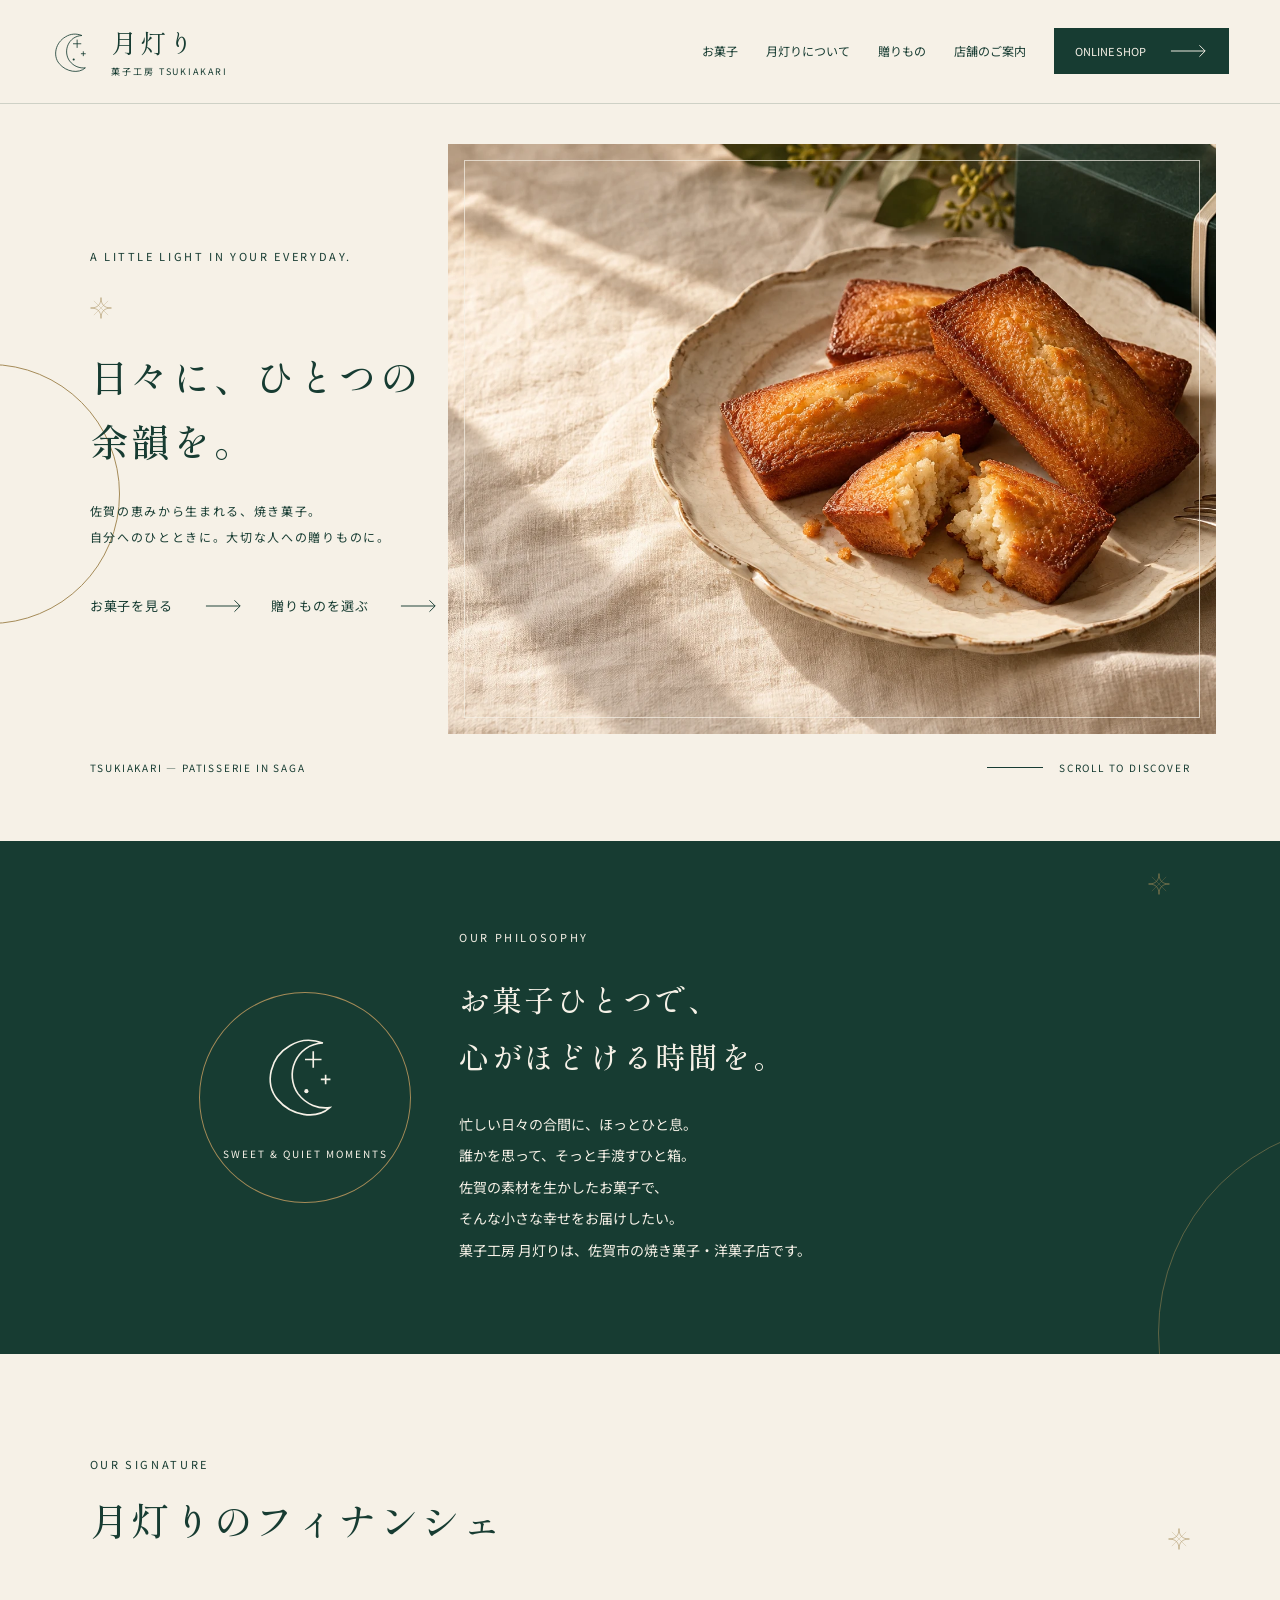
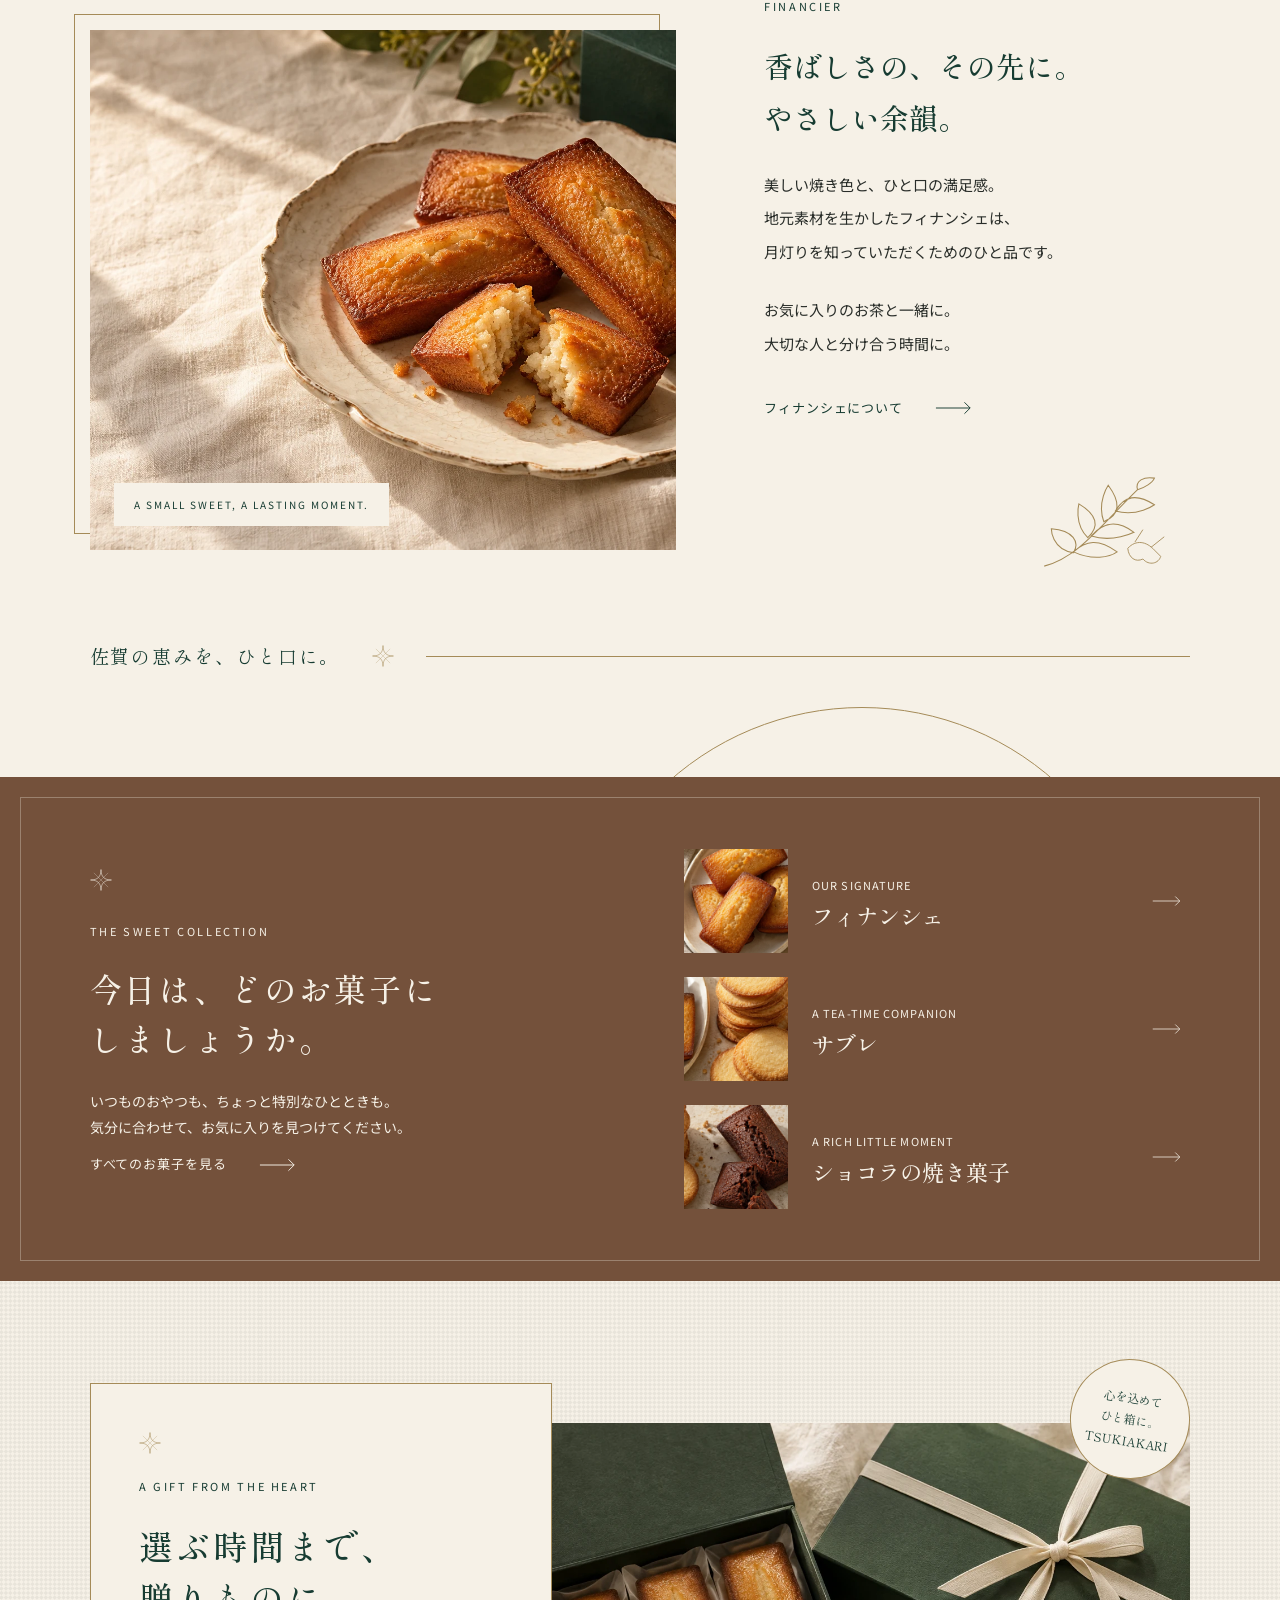
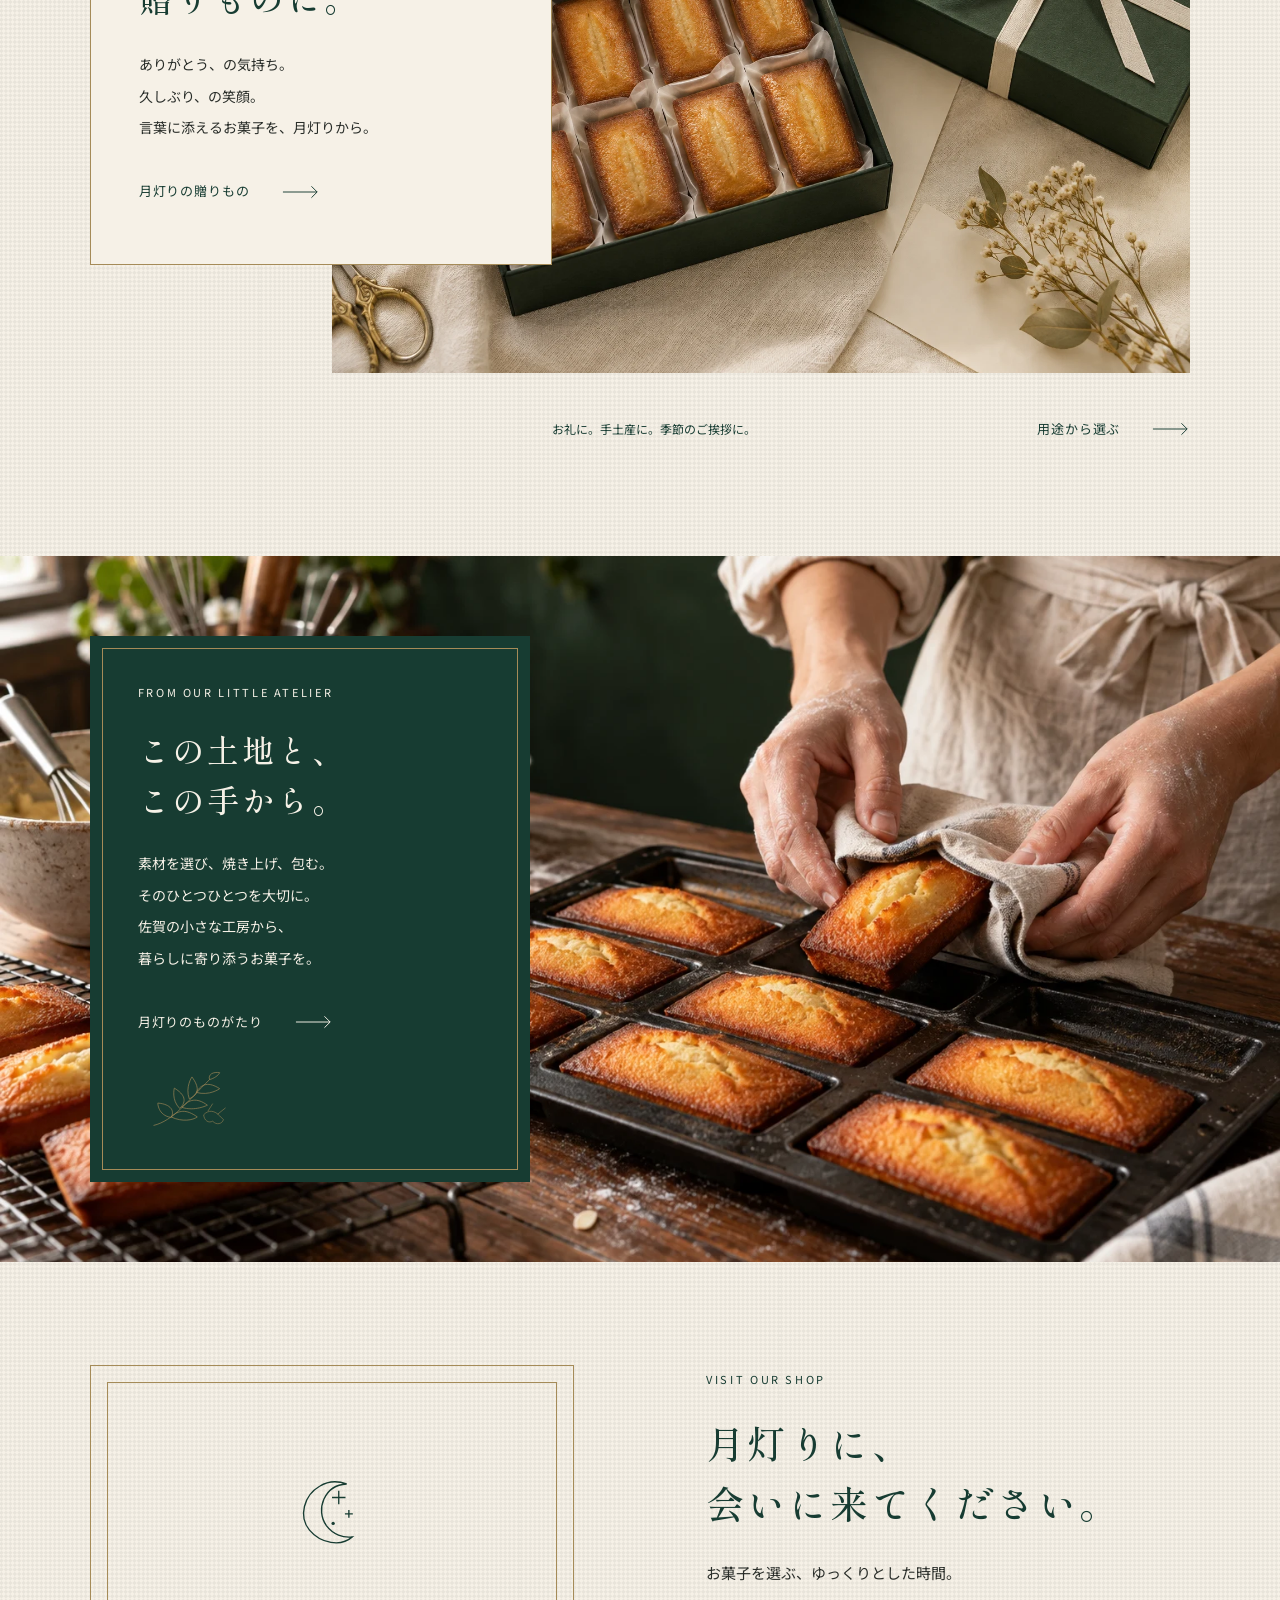
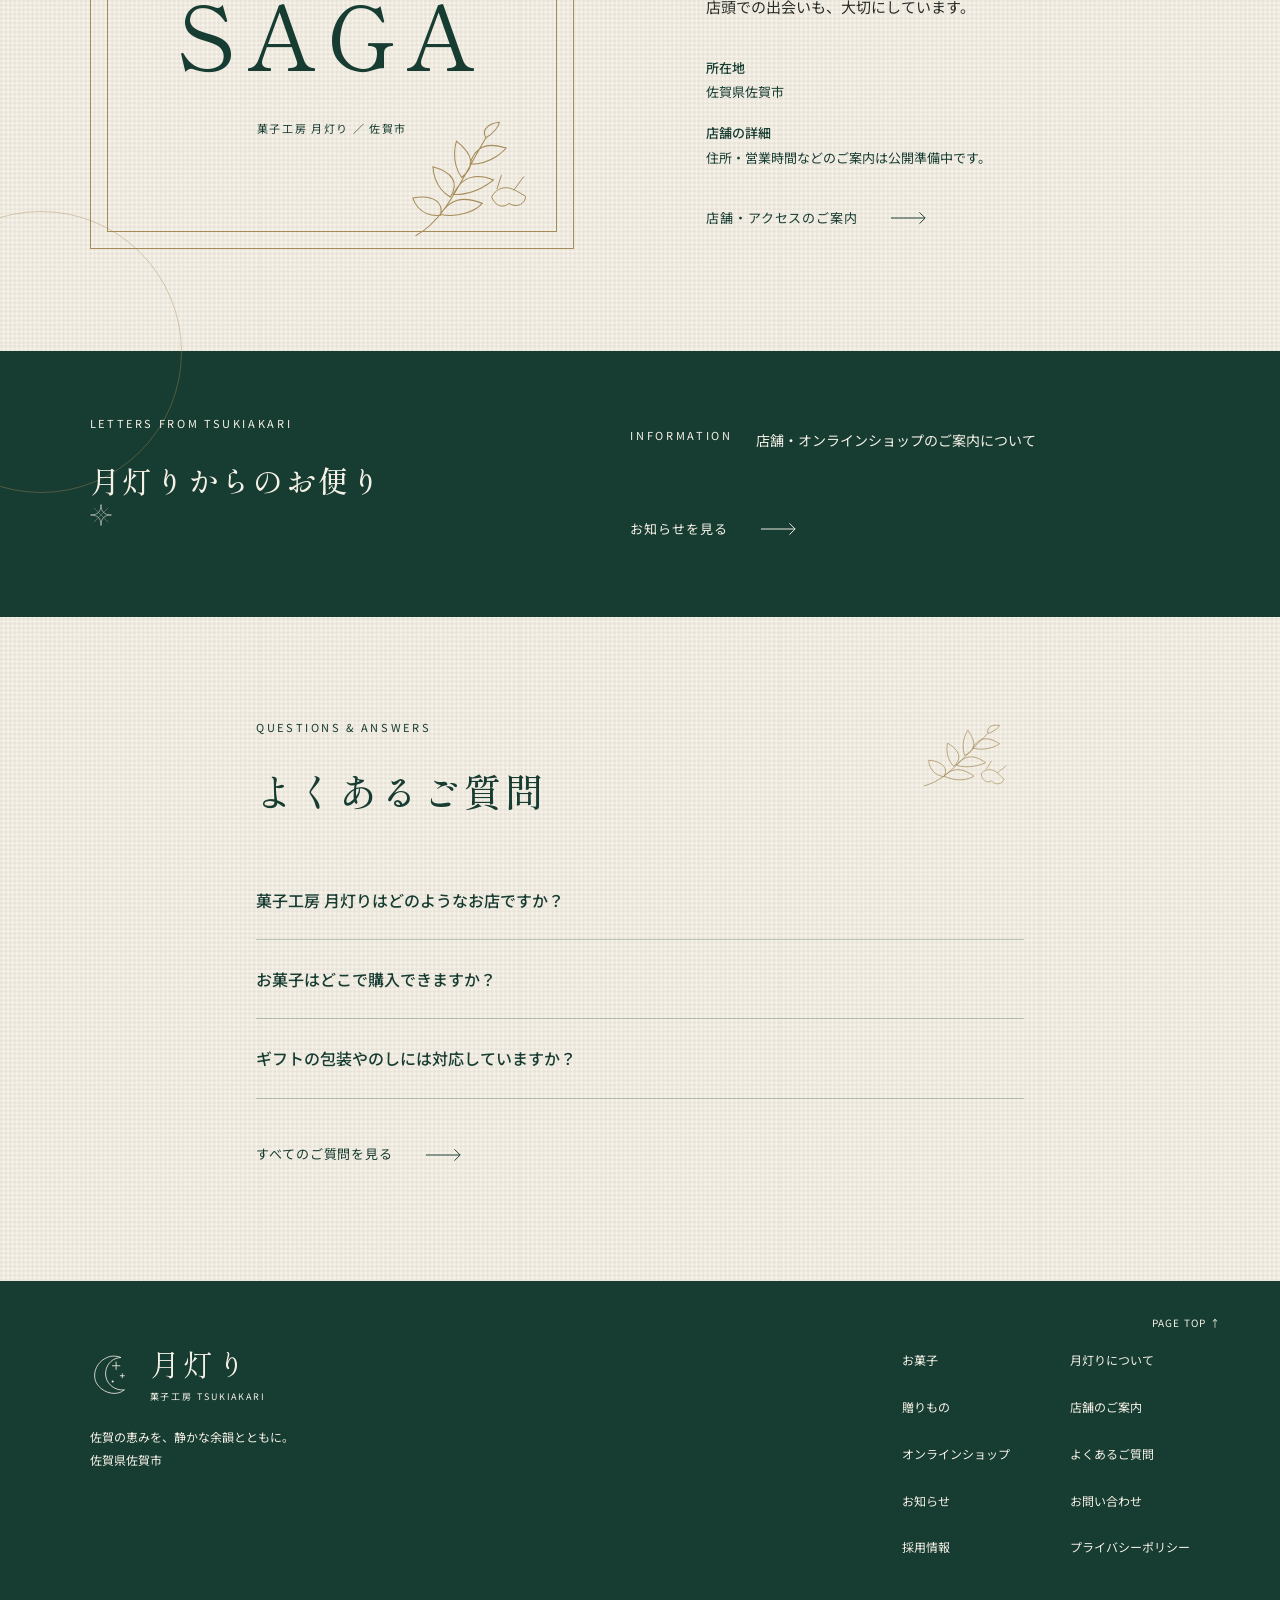
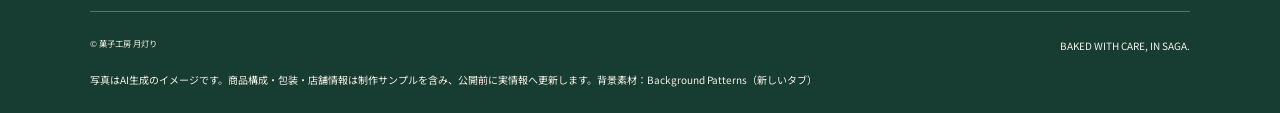
==== index.HTML @ a59ddf03 "Build Tsukiakari patisserie website" ====
<!doctype html>
<html lang="ja" class="no-js">
  <head>
    <meta charset="utf-8" />
    <meta name="viewport" content="width=device-width, initial-scale=1" />
    <title>菓子工房 月灯り | 佐賀市の焼き菓子・フィナンシェと贈りもの</title>
    <meta
      name="description"
      content="佐賀県佐賀市の菓子工房 月灯り。地元素材を生かしたフィナンシェと焼き菓子、心を込めたギフトをご紹介。ブランドストーリー、店舗案内、オンラインショップへの入口をお届けします。"
    />
    <meta name="robots" content="index,follow,max-image-preview:large" />
    <meta name="theme-color" content="#173c32" />
    <meta property="og:locale" content="ja_JP" />
    <meta property="og:type" content="website" />
    <meta property="og:site_name" content="菓子工房 月灯り" />
    <meta
      property="og:title"
      content="菓子工房 月灯り | 佐賀市の焼き菓子・フィナンシェと贈りもの"
    />
    <meta
      property="og:description"
      content="佐賀県佐賀市の菓子工房 月灯り。地元素材を生かしたフィナンシェと焼き菓子、心を込めたギフトをご紹介。ブランドストーリー、店舗案内、オンラインショップへの入口をお届けします。"
    />
    <meta property="og:image" content="images/hero.webp" />
    <meta property="og:image:alt" content="月灯りの焼き菓子と深緑のギフト箱" />
    <meta name="twitter:card" content="summary_large_image" />
    <link rel="icon" href="images/moon.svg" type="image/svg+xml" />
    <link rel="preconnect" href="https://fonts.googleapis.com" />
    <link rel="preconnect" href="https://fonts.gstatic.com" crossorigin />
    <link rel="stylesheet" href="style.CSS" />
    <link
      rel="preload"
      href="images/hero.webp"
      as="image"
      fetchpriority="high"
    />
    <!-- 公開前：実ドメインでcanonical・og:url・og:imageの絶対URL、JSON-LDのURL/@idを設定。確定した所在地・電話・営業日時・EC/SNS URLを反映。価格・アレルゲン等は実商品情報を確認。ホスト側でsitemap.xml/robots.txtを設定。 -->
    <script type="application/ld+json">
      {
        "@context": "https://schema.org",
        "@graph": [
          {
            "@type": "Bakery",
            "@id": "#tsukiakari",
            "name": "菓子工房 月灯り",
            "description": "佐賀県佐賀市の焼き菓子・洋菓子店。地元素材のフィナンシェとギフト商品。",
            "address": {
              "@type": "PostalAddress",
              "addressLocality": "佐賀市",
              "addressRegion": "佐賀県",
              "addressCountry": "JP"
            }
          },
          {
            "@type": "WebSite",
            "@id": "#website",
            "name": "菓子工房 月灯り",
            "inLanguage": "ja"
          },
          {
            "@type": "WebPage",
            "name": "菓子工房 月灯り | 佐賀市の焼き菓子・フィナンシェと贈りもの",
            "description": "佐賀県佐賀市の菓子工房 月灯り。地元素材を生かしたフィナンシェと焼き菓子、心を込めたギフトをご紹介。ブランドストーリー、店舗案内、オンラインショップへの入口をお届けします。",
            "inLanguage": "ja",
            "about": { "@id": "#tsukiakari" }
          },
          {
            "@type": "FAQPage",
            "mainEntity": [
              {
                "@type": "Question",
                "name": "菓子工房 月灯りはどのようなお店ですか？",
                "acceptedAnswer": {
                  "@type": "Answer",
                  "text": "菓子工房 月灯りは、佐賀県佐賀市の焼き菓子・洋菓子店です。地元素材を生かしたフィナンシェと、贈りもの向けの商品をご紹介しています。"
                }
              },
              {
                "@type": "Question",
                "name": "お菓子はどこで購入できますか？",
                "acceptedAnswer": {
                  "@type": "Answer",
                  "text": "店頭・オンラインショップへのご案内を予定しています。現在、店舗の詳細情報とオンラインショップの接続先を公開準備中です。"
                }
              },
              {
                "@type": "Question",
                "name": "ギフトの包装やのしには対応していますか？",
                "acceptedAnswer": {
                  "@type": "Answer",
                  "text": "包装・のし・手提げの対応内容は公開準備中です。贈りものを選ぶ際は、各商品の案内でご確認ください。"
                }
              }
            ]
          }
        ]
      }
    </script>
    <script src="script.JS" defer></script>
  </head>
  <body>
    <a class="skip" href="#main">本文へ移動</a>
    <header class="site-header" id="top">
      <div class="header-inner">
        <a class="brand" href="index.HTML" aria-label="菓子工房 月灯り ホーム"
          ><svg
            class="brand-mark"
            viewBox="0 0 64 64"
            fill="none"
            aria-hidden="true"
          >
            <path
              d="M45 8C25 9 17 31 27 45c6 8 15 11 23 10C40 64 22 61 12 49 2 37 7 18 21 10c8-5 16-5 24-2Z"
              stroke="currentColor"
              stroke-width="1.2"
            />
            <path
              d="M38 14v12M32 20h12M47 31v7M43.5 34.5h7"
              stroke="currentColor"
              stroke-width="1.2"
            />
            <circle cx="33" cy="43" r="1.5" fill="currentColor" /></svg
          ><span class="brand-title"
            >月灯り<small>菓子工房 TSUKIAKARI</small></span
          ></a
        >
        <nav class="desktop-nav" aria-label="メインナビゲーション">
          <a href="products.HTML">お菓子</a
          ><a href="story.HTML">月灯りについて</a
          ><a href="gift.HTML">贈りもの</a><a href="store.HTML">店舗のご案内</a
          ><a class="button shop-link" href="shop.HTML"
            >ONLINE SHOP<svg
              class="arrow"
              viewBox="0 0 40 14"
              fill="none"
              aria-hidden="true"
            >
              <path
                d="M1 7h36M31 1l6 6-6 6"
                stroke="currentColor"
                stroke-width="1"
              /></svg
          ></a>
        </nav>
        <div class="header-controls">
          <a class="mobile-shop" href="shop.HTML">SHOP</a
          ><button
            class="menu-button"
            aria-label="メニューを開く"
            aria-controls="mobile-menu"
            aria-expanded="false"
          >
            <span></span><span></span><small>MENU</small>
          </button>
        </div>
      </div>
    </header>
    <main id="main" tabindex="-1">
      <section class="hero">
        <div class="hero-layout">
          <div class="hero-text">
            <div class="hero-orbit" aria-hidden="true"></div>
            <span class="eyebrow">A LITTLE LIGHT IN YOUR EVERYDAY.</span
            ><svg
              class="mini-star"
              viewBox="0 0 40 40"
              fill="none"
              aria-hidden="true"
            >
              <path
                d="M20 1c0 13 6 19 19 19-13 0-19 6-19 19C20 26 14 20 1 20 14 20 20 14 20 1Z"
                stroke="currentColor"
              />
              <path
                d="m7 7 26 26M7 33 33 7"
                stroke="currentColor"
                stroke-width=".5"
              />
            </svg>
            <h1>日々に、ひとつの<br />余韻を。</h1>
            <p class="hero-sub">
              佐賀の恵みから生まれる、焼き菓子。<br />自分へのひとときに。大切な人への贈りものに。
            </p>
            <div class="hero-links">
              <a class="link" href="products.HTML"
                >お菓子を見る<svg
                  class="arrow"
                  viewBox="0 0 40 14"
                  fill="none"
                  aria-hidden="true"
                >
                  <path
                    d="M1 7h36M31 1l6 6-6 6"
                    stroke="currentColor"
                    stroke-width="1"
                  /></svg></a
              ><a class="link" href="gift.HTML"
                >贈りものを選ぶ<svg
                  class="arrow"
                  viewBox="0 0 40 14"
                  fill="none"
                  aria-hidden="true"
                >
                  <path
                    d="M1 7h36M31 1l6 6-6 6"
                    stroke="currentColor"
                    stroke-width="1"
                  /></svg
              ></a>
            </div>
          </div>
          <div
            class="photo photo-hero hero-visual"
            role="img"
            aria-label="皿に並べた黄金色のフィナンシェと深緑のギフト箱"
          ></div>
        </div>
        <div class="hero-foot">
          <span>TSUKIAKARI — PATISSERIE IN SAGA</span
          ><span class="scroll-cue">SCROLL TO DISCOVER</span>
        </div>
      </section>
      <section class="intro">
        <div class="intro-inner reveal">
          <div class="intro-emblem">
            <svg
              class="brand-mark"
              viewBox="0 0 64 64"
              fill="none"
              aria-hidden="true"
            >
              <path
                d="M45 8C25 9 17 31 27 45c6 8 15 11 23 10C40 64 22 61 12 49 2 37 7 18 21 10c8-5 16-5 24-2Z"
                stroke="currentColor"
                stroke-width="1.2"
              />
              <path
                d="M38 14v12M32 20h12M47 31v7M43.5 34.5h7"
                stroke="currentColor"
                stroke-width="1.2"
              />
              <circle cx="33" cy="43" r="1.5" fill="currentColor" /></svg
            ><small>SWEET & QUIET MOMENTS</small>
          </div>
          <div>
            <span class="eyebrow">OUR PHILOSOPHY</span>
            <h2>お菓子ひとつで、<br />心がほどける時間を。</h2>
            <p class="copy">
              忙しい日々の合間に、ほっとひと息。<br />誰かを思って、そっと手渡すひと箱。<br />佐賀の素材を生かしたお菓子で、<br />そんな小さな幸せをお届けしたい。<br />菓子工房
              月灯りは、佐賀市の焼き菓子・洋菓子店です。
            </p>
          </div>
        </div>
        <div class="star-corner" aria-hidden="true">
          <svg
            class="mini-star"
            viewBox="0 0 40 40"
            fill="none"
            aria-hidden="true"
          >
            <path
              d="M20 1c0 13 6 19 19 19-13 0-19 6-19 19C20 26 14 20 1 20 14 20 20 14 20 1Z"
              stroke="currentColor"
            />
            <path
              d="m7 7 26 26M7 33 33 7"
              stroke="currentColor"
              stroke-width=".5"
            />
          </svg>
        </div>
      </section>
      <section class="signature section-pad">
        <div class="wrap">
          <div class="section-head reveal">
            <div>
              <span class="eyebrow">OUR SIGNATURE</span>
              <h2>月灯りのフィナンシェ</h2>
            </div>
            <svg
              class="mini-star"
              viewBox="0 0 40 40"
              fill="none"
              aria-hidden="true"
            >
              <path
                d="M20 1c0 13 6 19 19 19-13 0-19 6-19 19C20 26 14 20 1 20 14 20 20 14 20 1Z"
                stroke="currentColor"
              />
              <path
                d="m7 7 26 26M7 33 33 7"
                stroke="currentColor"
                stroke-width=".5"
              />
            </svg>
          </div>
          <div class="signature-grid">
            <figure class="signature-photo reveal">
              <div
                class="photo photo-hero"
                role="img"
                aria-label="こんがり焼き上げたフィナンシェとしっとりした断面"
              ></div>
              <figcaption class="signature-caption">
                A SMALL SWEET, A LASTING MOMENT.
              </figcaption>
            </figure>
            <div class="signature-text reveal">
              <span class="eyebrow">FINANCIER</span>
              <h3>香ばしさの、その先に。<br />やさしい余韻。</h3>
              <p class="copy">
                美しい焼き色と、ひと口の満足感。<br />地元素材を生かしたフィナンシェは、<br />月灯りを知っていただくためのひと品です。
              </p>
              <p class="copy">
                お気に入りのお茶と一緒に。<br />大切な人と分け合う時間に。
              </p>
              <a class="link" href="financier.HTML"
                >フィナンシェについて<svg
                  class="arrow"
                  viewBox="0 0 40 14"
                  fill="none"
                  aria-hidden="true"
                >
                  <path
                    d="M1 7h36M31 1l6 6-6 6"
                    stroke="currentColor"
                    stroke-width="1"
                  /></svg></a
              ><svg
                class="botanical"
                viewBox="0 0 180 120"
                fill="none"
                aria-hidden="true"
              >
                <path
                  d="M16 104c37-9 63-45 105-86M49 89C24 85 24 62 24 62c25 2 32 15 25 27ZM65 72c-16-16-10-38-10-38 20 12 24 25 10 38ZM83 54c-8-22 5-41 5-41 14 19 14 33-5 41ZM96 42c25 7 44-7 44-7-20-13-34-10-44 7ZM69 70c24 8 48-4 48-4-20-15-35-11-48 4ZM49 88c21 10 41 6 49 0-21-15-35-13-49 0ZM121 18c8-2 17-8 19-13-12-2-22 3-19 13Z"
                  stroke="currentColor"
                  stroke-width="1.2"
                />
                <path
                  d="M140 86c-9-10-21-12-30-2 1 11 9 16 17 12 7 8 18 5 20-3l-7-7Z"
                  stroke="currentColor"
                />
                <path d="m118 77 9-14M136 83l15-12" stroke="currentColor" />
              </svg>
            </div>
          </div>
          <div class="signature-footer">
            <p>佐賀の恵みを、ひと口に。</p>
            <svg
              class="mini-star"
              viewBox="0 0 40 40"
              fill="none"
              aria-hidden="true"
            >
              <path
                d="M20 1c0 13 6 19 19 19-13 0-19 6-19 19C20 26 14 20 1 20 14 20 20 14 20 1Z"
                stroke="currentColor"
              />
              <path
                d="m7 7 26 26M7 33 33 7"
                stroke="currentColor"
                stroke-width=".5"
              />
            </svg>
          </div>
        </div>
        <div class="signature-orbit" aria-hidden="true"></div>
      </section>
      <section class="collection">
        <div class="wrap collection-inner">
          <div class="collection-title reveal">
            <svg
              class="mini-star"
              viewBox="0 0 40 40"
              fill="none"
              aria-hidden="true"
            >
              <path
                d="M20 1c0 13 6 19 19 19-13 0-19 6-19 19C20 26 14 20 1 20 14 20 20 14 20 1Z"
                stroke="currentColor"
              />
              <path
                d="m7 7 26 26M7 33 33 7"
                stroke="currentColor"
                stroke-width=".5"
              /></svg
            ><span class="eyebrow">THE SWEET COLLECTION</span>
            <h2>今日は、どのお菓子に<br />しましょうか。</h2>
            <p>
              いつものおやつも、ちょっと特別なひとときも。<br />気分に合わせて、お気に入りを見つけてください。
            </p>
            <a class="link" href="products.HTML"
              >すべてのお菓子を見る<svg
                class="arrow"
                viewBox="0 0 40 14"
                fill="none"
                aria-hidden="true"
              >
                <path
                  d="M1 7h36M31 1l6 6-6 6"
                  stroke="currentColor"
                  stroke-width="1"
                /></svg
            ></a>
          </div>
          <div class="collection-links reveal">
            <a href="financier.HTML"
              ><div
                class="photo photo-financier"
                role="img"
                aria-label="黄金色のフィナンシェ"
              ></div>
              <div>
                <small>OUR SIGNATURE</small>
                <h3>フィナンシェ</h3>
              </div>
              <svg
                class="arrow"
                viewBox="0 0 40 14"
                fill="none"
                aria-hidden="true"
              >
                <path
                  d="M1 7h36M31 1l6 6-6 6"
                  stroke="currentColor"
                  stroke-width="1"
                /></svg></a
            ><a href="products.HTML#cookie"
              ><div
                class="photo photo-cookie"
                role="img"
                aria-label="薄く焼き上げた丸いサブレ"
              ></div>
              <div>
                <small>A TEA-TIME COMPANION</small>
                <h3>サブレ</h3>
              </div>
              <svg
                class="arrow"
                viewBox="0 0 40 14"
                fill="none"
                aria-hidden="true"
              >
                <path
                  d="M1 7h36M31 1l6 6-6 6"
                  stroke="currentColor"
                  stroke-width="1"
                /></svg></a
            ><a href="products.HTML#cocoa"
              ><div
                class="photo photo-cocoa"
                role="img"
                aria-label="深い焼き色のショコラ焼き菓子"
              ></div>
              <div>
                <small>A RICH LITTLE MOMENT</small>
                <h3>ショコラの焼き菓子</h3>
              </div>
              <svg
                class="arrow"
                viewBox="0 0 40 14"
                fill="none"
                aria-hidden="true"
              >
                <path
                  d="M1 7h36M31 1l6 6-6 6"
                  stroke="currentColor"
                  stroke-width="1"
                /></svg
            ></a>
          </div>
        </div>
      </section>
      <section class="gift-feature patterned">
        <div class="wrap gift-layout">
          <div class="gift-note reveal">
            <svg
              class="mini-star"
              viewBox="0 0 40 40"
              fill="none"
              aria-hidden="true"
            >
              <path
                d="M20 1c0 13 6 19 19 19-13 0-19 6-19 19C20 26 14 20 1 20 14 20 20 14 20 1Z"
                stroke="currentColor"
              />
              <path
                d="m7 7 26 26M7 33 33 7"
                stroke="currentColor"
                stroke-width=".5"
              /></svg
            ><span class="eyebrow">A GIFT FROM THE HEART</span>
            <h2>選ぶ時間まで、<br />贈りものに。</h2>
            <p class="copy">
              ありがとう、の気持ち。<br />久しぶり、の笑顔。<br />言葉に添えるお菓子を、月灯りから。
            </p>
            <a class="link" href="gift.HTML"
              >月灯りの贈りもの<svg
                class="arrow"
                viewBox="0 0 40 14"
                fill="none"
                aria-hidden="true"
              >
                <path
                  d="M1 7h36M31 1l6 6-6 6"
                  stroke="currentColor"
                  stroke-width="1"
                /></svg
            ></a>
          </div>
          <div
            class="photo photo-gift gift-photo reveal"
            role="img"
            aria-label="深緑の箱に詰めた焼き菓子とクリーム色のリボン"
          ></div>
          <div class="gift-stamp" aria-hidden="true">
            心を込めて<br />ひと箱に。<br />TSUKIAKARI
          </div>
          <div class="gift-bottom">
            <p>お礼に。手土産に。季節のご挨拶に。</p>
            <a class="link" href="gift.HTML#gift-selector"
              >用途から選ぶ<svg
                class="arrow"
                viewBox="0 0 40 14"
                fill="none"
                aria-hidden="true"
              >
                <path
                  d="M1 7h36M31 1l6 6-6 6"
                  stroke="currentColor"
                  stroke-width="1"
                /></svg
            ></a>
          </div>
        </div>
      </section>
      <section class="craft-feature">
        <div
          class="photo photo-craft craft-bg"
          role="img"
          aria-label="工房で焼き菓子を丁寧に扱う職人の手元"
        ></div>
        <div class="craft-panel reveal">
          <span class="eyebrow">FROM OUR LITTLE ATELIER</span>
          <h2>この土地と、<br />この手から。</h2>
          <p class="copy">
            素材を選び、焼き上げ、包む。<br />そのひとつひとつを大切に。<br />佐賀の小さな工房から、<br />暮らしに寄り添うお菓子を。
          </p>
          <a class="link" href="story.HTML"
            >月灯りのものがたり<svg
              class="arrow"
              viewBox="0 0 40 14"
              fill="none"
              aria-hidden="true"
            >
              <path
                d="M1 7h36M31 1l6 6-6 6"
                stroke="currentColor"
                stroke-width="1"
              /></svg></a
          ><svg
            class="botanical"
            viewBox="0 0 180 120"
            fill="none"
            aria-hidden="true"
          >
            <path
              d="M16 104c37-9 63-45 105-86M49 89C24 85 24 62 24 62c25 2 32 15 25 27ZM65 72c-16-16-10-38-10-38 20 12 24 25 10 38ZM83 54c-8-22 5-41 5-41 14 19 14 33-5 41ZM96 42c25 7 44-7 44-7-20-13-34-10-44 7ZM69 70c24 8 48-4 48-4-20-15-35-11-48 4ZM49 88c21 10 41 6 49 0-21-15-35-13-49 0ZM121 18c8-2 17-8 19-13-12-2-22 3-19 13Z"
              stroke="currentColor"
              stroke-width="1.2"
            />
            <path
              d="M140 86c-9-10-21-12-30-2 1 11 9 16 17 12 7 8 18 5 20-3l-7-7Z"
              stroke="currentColor"
            />
            <path d="m118 77 9-14M136 83l15-12" stroke="currentColor" />
          </svg>
        </div>
      </section>
      <section class="visit patterned">
        <div class="wrap visit-grid">
          <div class="visit-art reveal">
            <svg
              class="brand-mark"
              viewBox="0 0 64 64"
              fill="none"
              aria-hidden="true"
            >
              <path
                d="M45 8C25 9 17 31 27 45c6 8 15 11 23 10C40 64 22 61 12 49 2 37 7 18 21 10c8-5 16-5 24-2Z"
                stroke="currentColor"
                stroke-width="1.2"
              />
              <path
                d="M38 14v12M32 20h12M47 31v7M43.5 34.5h7"
                stroke="currentColor"
                stroke-width="1.2"
              />
              <circle cx="33" cy="43" r="1.5" fill="currentColor" /></svg
            ><strong>SAGA</strong><small>菓子工房 月灯り ／ 佐賀市</small
            ><svg
              class="botanical"
              viewBox="0 0 180 120"
              fill="none"
              aria-hidden="true"
            >
              <path
                d="M16 104c37-9 63-45 105-86M49 89C24 85 24 62 24 62c25 2 32 15 25 27ZM65 72c-16-16-10-38-10-38 20 12 24 25 10 38ZM83 54c-8-22 5-41 5-41 14 19 14 33-5 41ZM96 42c25 7 44-7 44-7-20-13-34-10-44 7ZM69 70c24 8 48-4 48-4-20-15-35-11-48 4ZM49 88c21 10 41 6 49 0-21-15-35-13-49 0ZM121 18c8-2 17-8 19-13-12-2-22 3-19 13Z"
                stroke="currentColor"
                stroke-width="1.2"
              />
              <path
                d="M140 86c-9-10-21-12-30-2 1 11 9 16 17 12 7 8 18 5 20-3l-7-7Z"
                stroke="currentColor"
              />
              <path d="m118 77 9-14M136 83l15-12" stroke="currentColor" />
            </svg>
          </div>
          <div class="visit-text reveal">
            <span class="eyebrow">VISIT OUR SHOP</span>
            <h2>月灯りに、<br />会いに来てください。</h2>
            <p class="copy">
              お菓子を選ぶ、ゆっくりとした時間。<br />店頭での出会いも、大切にしています。
            </p>
            <dl>
              <dt>所在地</dt>
              <dd>佐賀県佐賀市</dd>
              <dt>店舗の詳細</dt>
              <dd>住所・営業時間などのご案内は公開準備中です。</dd>
            </dl>
            <a class="link" href="store.HTML"
              >店舗・アクセスのご案内<svg
                class="arrow"
                viewBox="0 0 40 14"
                fill="none"
                aria-hidden="true"
              >
                <path
                  d="M1 7h36M31 1l6 6-6 6"
                  stroke="currentColor"
                  stroke-width="1"
                /></svg
            ></a>
          </div>
        </div>
      </section>
      <section class="news">
        <div class="wrap news-inner">
          <div class="news-heading">
            <div>
              <span class="eyebrow">LETTERS FROM TSUKIAKARI</span>
              <h2>月灯りからのお便り</h2>
            </div>
            <svg
              class="mini-star"
              viewBox="0 0 40 40"
              fill="none"
              aria-hidden="true"
            >
              <path
                d="M20 1c0 13 6 19 19 19-13 0-19 6-19 19C20 26 14 20 1 20 14 20 20 14 20 1Z"
                stroke="currentColor"
              />
              <path
                d="m7 7 26 26M7 33 33 7"
                stroke="currentColor"
                stroke-width=".5"
              />
            </svg>
          </div>
          <div>
            <a class="news-item" href="news.HTML#guide"
              ><span class="eyebrow">INFORMATION</span
              ><span>店舗・オンラインショップのご案内について</span></a
            ><a class="link" href="news.HTML"
              >お知らせを見る<svg
                class="arrow"
                viewBox="0 0 40 14"
                fill="none"
                aria-hidden="true"
              >
                <path
                  d="M1 7h36M31 1l6 6-6 6"
                  stroke="currentColor"
                  stroke-width="1"
                /></svg
            ></a>
          </div>
        </div>
      </section>
      <section class="faq patterned">
        <div class="reading">
          <div class="faq-heading">
            <div>
              <span class="eyebrow">QUESTIONS & ANSWERS</span>
              <h2>よくあるご質問</h2>
            </div>
            <svg
              class="botanical"
              viewBox="0 0 180 120"
              fill="none"
              aria-hidden="true"
            >
              <path
                d="M16 104c37-9 63-45 105-86M49 89C24 85 24 62 24 62c25 2 32 15 25 27ZM65 72c-16-16-10-38-10-38 20 12 24 25 10 38ZM83 54c-8-22 5-41 5-41 14 19 14 33-5 41ZM96 42c25 7 44-7 44-7-20-13-34-10-44 7ZM69 70c24 8 48-4 48-4-20-15-35-11-48 4ZM49 88c21 10 41 6 49 0-21-15-35-13-49 0ZM121 18c8-2 17-8 19-13-12-2-22 3-19 13Z"
                stroke="currentColor"
                stroke-width="1.2"
              />
              <path
                d="M140 86c-9-10-21-12-30-2 1 11 9 16 17 12 7 8 18 5 20-3l-7-7Z"
                stroke="currentColor"
              />
              <path d="m118 77 9-14M136 83l15-12" stroke="currentColor" />
            </svg>
          </div>
          <details>
            <summary>菓子工房 月灯りはどのようなお店ですか？</summary>
            <p>
              菓子工房
              月灯りは、佐賀県佐賀市の焼き菓子・洋菓子店です。地元素材を生かしたフィナンシェと、贈りもの向けの商品をご紹介しています。
            </p>
          </details>
          <details>
            <summary>お菓子はどこで購入できますか？</summary>
            <p>
              店頭・オンラインショップへのご案内を予定しています。現在、店舗の詳細情報とオンラインショップの接続先を公開準備中です。
            </p>
          </details>
          <details>
            <summary>ギフトの包装やのしには対応していますか？</summary>
            <p>
              包装・のし・手提げの対応内容は公開準備中です。贈りものを選ぶ際は、各商品の案内でご確認ください。
            </p>
          </details>
          <a class="link" href="faq.HTML"
            >すべてのご質問を見る<svg
              class="arrow"
              viewBox="0 0 40 14"
              fill="none"
              aria-hidden="true"
            >
              <path
                d="M1 7h36M31 1l6 6-6 6"
                stroke="currentColor"
                stroke-width="1"
              /></svg
          ></a>
        </div>
      </section>
    </main>
    <footer class="site-footer">
      <a class="back-top" href="#top">PAGE TOP ↑</a>
      <div class="wrap">
        <div class="footer-top">
          <div class="footer-brand">
            <a class="brand" href="index.HTML"
              ><svg
                class="brand-mark"
                viewBox="0 0 64 64"
                fill="none"
                aria-hidden="true"
              >
                <path
                  d="M45 8C25 9 17 31 27 45c6 8 15 11 23 10C40 64 22 61 12 49 2 37 7 18 21 10c8-5 16-5 24-2Z"
                  stroke="currentColor"
                  stroke-width="1.2"
                />
                <path
                  d="M38 14v12M32 20h12M47 31v7M43.5 34.5h7"
                  stroke="currentColor"
                  stroke-width="1.2"
                />
                <circle cx="33" cy="43" r="1.5" fill="currentColor" /></svg
              ><span class="brand-title"
                >月灯り<small>菓子工房 TSUKIAKARI</small></span
              ></a
            >
            <p>佐賀の恵みを、静かな余韻とともに。<br />佐賀県佐賀市</p>
          </div>
          <nav class="footer-nav" aria-label="フッターナビゲーション">
            <a href="products.HTML">お菓子</a
            ><a href="story.HTML">月灯りについて</a
            ><a href="gift.HTML">贈りもの</a
            ><a href="store.HTML">店舗のご案内</a
            ><a href="shop.HTML">オンラインショップ</a
            ><a href="faq.HTML">よくあるご質問</a
            ><a href="news.HTML">お知らせ</a
            ><a href="contact.HTML">お問い合わせ</a
            ><a href="recruit.HTML">採用情報</a
            ><a href="privacy.HTML">プライバシーポリシー</a>
          </nav>
        </div>
        <div class="footer-bottom">
          <small>© 菓子工房 月灯り</small><span>BAKED WITH CARE, IN SAGA.</span>
        </div>
        <p class="footer-note">
          写真はAI生成のイメージです。商品構成・包装・店舗情報は制作サンプルを含み、公開前に実情報へ更新します。背景素材：<a
            href="https://background-patterns.co/templates/elegant-floral-pattern-with-delicate-symmetrical-black-lines"
            target="_blank"
            rel="noopener noreferrer"
            >Background Patterns（新しいタブ）</a
          >
        </p>
      </div>
    </footer>
    <nav class="floating-shop" aria-label="購入・ギフトへのショートカット">
      <a href="gift.HTML"
        >贈りものを選ぶ<svg
          class="arrow"
          viewBox="0 0 40 14"
          fill="none"
          aria-hidden="true"
        >
          <path
            d="M1 7h36M31 1l6 6-6 6"
            stroke="currentColor"
            stroke-width="1"
          /></svg></a
      ><a href="shop.HTML"
        >オンラインショップ<svg
          class="arrow"
          viewBox="0 0 40 14"
          fill="none"
          aria-hidden="true"
        >
          <path
            d="M1 7h36M31 1l6 6-6 6"
            stroke="currentColor"
            stroke-width="1"
          /></svg
      ></a>
    </nav>
    <div
      class="menu-panel"
      id="mobile-menu"
      role="dialog"
      aria-modal="true"
      aria-label="サイトメニュー"
      hidden
    >
      <div class="menu-top">
        <a class="brand" href="index.HTML"
          ><svg
            class="brand-mark"
            viewBox="0 0 64 64"
            fill="none"
            aria-hidden="true"
          >
            <path
              d="M45 8C25 9 17 31 27 45c6 8 15 11 23 10C40 64 22 61 12 49 2 37 7 18 21 10c8-5 16-5 24-2Z"
              stroke="currentColor"
              stroke-width="1.2"
            />
            <path
              d="M38 14v12M32 20h12M47 31v7M43.5 34.5h7"
              stroke="currentColor"
              stroke-width="1.2"
            />
            <circle cx="33" cy="43" r="1.5" fill="currentColor" /></svg
          ><span class="brand-title"
            >月灯り<small>菓子工房 TSUKIAKARI</small></span
          ></a
        ><button class="menu-close">閉じる</button>
      </div>
      <nav aria-label="モバイルナビゲーション">
        <a href="index.HTML">ホーム<small>HOME</small></a
        ><a href="products.HTML">お菓子<small>SWEETS</small></a
        ><a href="story.HTML">月灯りについて<small>OUR STORY</small></a
        ><a href="gift.HTML">贈りもの<small>GIFT</small></a
        ><a href="store.HTML">店舗のご案内<small>VISIT US</small></a
        ><a href="shop.HTML">オンラインショップ<small>ONLINE SHOP</small></a
        ><a href="faq.HTML">よくあるご質問<small>FAQ</small></a>
      </nav>
      <div class="menu-meta">
        佐賀県佐賀市の焼き菓子・洋菓子店<br /><a
          class="link"
          href="contact.HTML"
          >お問い合わせ<svg
            class="arrow"
            viewBox="0 0 40 14"
            fill="none"
            aria-hidden="true"
          >
            <path
              d="M1 7h36M31 1l6 6-6 6"
              stroke="currentColor"
              stroke-width="1"
            /></svg
        ></a>
      </div>
    </div>
    <div class="transition-curtain" aria-hidden="true">
      <svg
        class="brand-mark"
        viewBox="0 0 64 64"
        fill="none"
        aria-hidden="true"
      >
        <path
          d="M45 8C25 9 17 31 27 45c6 8 15 11 23 10C40 64 22 61 12 49 2 37 7 18 21 10c8-5 16-5 24-2Z"
          stroke="currentColor"
          stroke-width="1.2"
        />
        <path
          d="M38 14v12M32 20h12M47 31v7M43.5 34.5h7"
          stroke="currentColor"
          stroke-width="1.2"
        />
        <circle cx="33" cy="43" r="1.5" fill="currentColor" />
      </svg>
    </div>
  </body>

  <!-- IMAGEGEN ASSET PROVENANCE / built-in image_gen tool
hero.webp ? Use case: photorealistic-natural. Premium editorial photograph for a Japanese artisan patisserie in Saga. Golden rectangular financiers, one broken to show the crumb, on an ivory ceramic plate and warm cream linen; plain forest-green gift box with ivory ribbon at rear right. Oblique overhead camera, natural afternoon side light, tactile linen, genuine shadows. Plate in right two thirds with cream negative space to left. No text, logos or watermark.
gift.webp ? Use case: product-mockup. Open forest-green rigid gift box with eight golden financiers in two rows and individual translucent wrapping, beside a smaller closed box with cream cotton ribbon. Cream linen and paper, restrained dried botanical and antique scissors. Slightly overhead camera, quiet natural window light, believable paper construction. No text, logo or watermark.
craft.webp ? Use case: photorealistic-natural. Close editorial crop of an artisan in cream apron handling golden financiers from a black baking tray on a wooden workbench, using folded cotton cloth. Hands and torso only; pastry tools and a small bowl in background, muted green wall. Warm side window light and realistic workshop texture. No face, words, logos or watermark.
products.webp ? Use case: photorealistic-natural. Top-down editorial still life on cream stone: ivory plate with golden financiers at left, thin round butter cookies at center, dark cocoa financiers and a broken piece at right. Linen folded at edge and tiny crumbs. Separated arrangements for CSS thumbnail framing, natural light, genuine food texture. No text, logo or watermark.
Images converted to WebP for delivery; visual framing is performed with CSS background-image.
Background pattern downloaded from https://background-patterns.co/templates/elegant-floral-pattern-with-delicate-symmetrical-black-lines/download?type=vector
--></html>
---- style.CSS ----
﻿@import url("https://fonts.googleapis.com/css2?family=Noto+Sans+JP:wght@400;500;600&family=Shippori+Mincho:wght@400;500;600&display=swap");
:root {
  --cream: #f6f1e7;
  --green: #173c32;
  --ink: #292d29;
  --gold: #a58b58;
  --brown: #74513b;
  --space: clamp(64px, 8vw, 120px);
  --serif: "Shippori Mincho", serif;
  --sans: "Noto Sans JP", sans-serif;
}
* {
  box-sizing: border-box;
}
html {
  scroll-behavior: smooth;
  scroll-padding-top: 110px;
}
body {
  margin: 0;
  background: var(--cream);
  color: var(--green);
  font-family: var(--sans);
  font-size: 15px;
  line-height: 1.9;
}
body.menu-open {
  overflow: hidden;
}
a {
  color: inherit;
  text-decoration: none;
}
button,
input,
select {
  font: inherit;
}
button,
a,
input,
select,
summary {
  -webkit-tap-highlight-color: transparent;
}
button {
  cursor: pointer;
}
button:disabled {
  cursor: not-allowed;
}
a:focus-visible,
button:focus-visible,
summary:focus-visible,
input:focus-visible,
select:focus-visible {
  outline: 3px solid var(--brown);
  outline-offset: 5px;
}
::selection {
  color: var(--cream);
  background: var(--green);
}
h1,
h2,
h3,
p {
  margin: 0;
}
h1,
h2,
h3 {
  font-family: var(--serif);
  font-weight: 500;
  line-height: 1.55;
}
h2 {
  font-size: clamp(29px, 3vw, 44px);
  letter-spacing: 0.09em;
}
h3 {
  font-size: 23px;
}
p + p {
  margin-top: 24px;
}
svg {
  display: block;
  flex-shrink: 0;
}
section {
  position: relative;
  isolation: isolate;
}
button {
  color: inherit;
}
figure {
  margin: 0;
}
main {
  min-height: 65vh;
}
.wrap {
  width: min(1140px, 86%);
  margin-inline: auto;
}
.reading {
  width: min(800px, 60%);
  margin-inline: auto;
}
.eyebrow {
  display: block;
  font-family: var(--sans);
  font-size: 11px;
  letter-spacing: 0.24em;
  line-height: 1.6;
  margin-bottom: 24px;
}
.copy {
  font-size: 15px;
  line-height: 2.25;
  color: var(--ink);
}
.photo {
  background-size: cover;
  background-position: center;
  background-repeat: no-repeat;
  min-height: 100px;
}
.photo-hero {
  background-image: url("images/hero.webp");
}
.photo-gift {
  background-image: url("images/gift.webp");
}
.photo-craft {
  background-image: url("images/craft.webp");
}
.photo-products {
  background-image: url("images/products.webp");
}
.photo-financier {
  background-image: url("images/products.webp");
}
.photo-cookie {
  background-image: url("images/products.webp");
}
.photo-cocoa {
  background-image: url("images/products.webp");
}
.section-pad {
  padding-block: var(--space);
}
.light {
  background: var(--cream);
}
.dark {
  background: var(--green);
  color: var(--cream);
}
.brown {
  background: var(--brown);
  color: var(--cream);
}
.dark .copy,
.brown .copy {
  color: var(--cream);
}
.link {
  display: inline-flex;
  align-items: center;
  gap: 32px;
  min-height: 48px;
  padding-block: 8px;
  position: relative;
  font-size: 13px;
  letter-spacing: 0.07em;
}
.link::after {
  content: "";
  position: absolute;
  bottom: 4px;
  left: 0;
  right: 0;
  height: 1px;
  background: currentColor;
  transform: scaleX(0);
  transform-origin: left;
  transition: transform 0.3s;
}
.link:hover::after {
  transform: scaleX(1);
}
.arrow {
  width: 38px;
  height: 14px;
  transition: transform 0.3s;
}
.link:hover .arrow {
  transform: translateX(6px);
}
.button {
  display: inline-flex;
  align-items: center;
  justify-content: center;
  gap: 24px;
  border: 1px solid var(--green);
  background: var(--green);
  color: var(--cream);
  min-height: 52px;
  padding: 12px 24px;
  font-size: 13px;
  transition:
    background 0.25s,
    color 0.25s;
  border-radius: 0;
}
.button:hover {
  background: var(--cream);
  color: var(--green);
}
.button.outline {
  background: transparent;
  color: var(--green);
}
.button.outline:hover {
  background: var(--green);
  color: var(--cream);
}
.dark .button {
  border-color: var(--cream);
  background: var(--cream);
  color: var(--green);
}
.dark .button:hover {
  background: transparent;
  color: var(--cream);
}
.skip {
  position: fixed;
  top: -100px;
  left: 16px;
  z-index: 100;
  background: var(--green);
  color: var(--cream);
  padding: 12px 24px;
}
.skip:focus {
  top: 16px;
}
.site-header {
  position: sticky;
  top: 0;
  z-index: 30;
  background: var(--cream);
  border-bottom: 1px solid rgba(23, 60, 50, 0.18);
  height: 104px;
  transition: height 0.25s;
}
.site-header.compact {
  height: 80px;
}
.header-inner {
  width: 92%;
  height: 100%;
  margin: auto;
  display: flex;
  align-items: center;
  justify-content: space-between;
  gap: 24px;
}
.brand {
  display: flex;
  align-items: center;
  gap: 16px;
}
.brand-mark {
  width: 44px;
  height: 44px;
}
.brand-title {
  font-family: var(--serif);
  font-size: 26px;
  letter-spacing: 0.1em;
  line-height: 1.25;
}
.brand-title small {
  display: block;
  font-family: var(--sans);
  font-size: 9px;
  letter-spacing: 0.21em;
  margin-top: 8px;
}
.desktop-nav {
  display: flex;
  align-items: center;
  gap: 28px;
  font-size: 12px;
}
.desktop-nav > a:not(.button) {
  position: relative;
  padding-block: 14px;
}
.desktop-nav > a:not(.button)::after {
  content: "";
  position: absolute;
  bottom: 8px;
  left: 0;
  width: 100%;
  height: 1px;
  background: var(--green);
  transform: scaleX(0);
  transition: transform 0.25s;
}
.desktop-nav > a:hover::after,
.desktop-nav > a[aria-current="page"]::after {
  transform: scaleX(1);
}
.shop-link {
  padding: 10px 20px;
  min-height: 46px;
  font-size: 11px;
}
.menu-button {
  display: none;
  border: 0;
  background: transparent;
  min-width: 48px;
  min-height: 48px;
  padding: 8px;
}
.menu-button span {
  display: block;
  width: 26px;
  height: 1px;
  background: var(--green);
  margin: 7px auto;
}
.menu-button small {
  font-size: 9px;
  letter-spacing: 0.1em;
}
.header-controls {
  display: none;
}
.mobile-shop {
  display: none;
}
.menu-panel {
  position: fixed;
  inset: 0;
  z-index: 45;
  background: var(--green);
  color: var(--cream);
  padding: 32px 8%;
  overflow: auto;
}
.menu-panel[hidden] {
  display: none;
}
.menu-top {
  display: flex;
  justify-content: space-between;
  align-items: center;
}
.menu-close {
  background: transparent;
  border: 1px solid var(--cream);
  color: var(--cream);
  padding: 8px 16px;
  min-height: 48px;
}
.menu-panel nav {
  margin: 48px auto;
  width: min(640px, 100%);
  display: grid;
  gap: 8px;
}
.menu-panel nav a {
  font-family: var(--serif);
  font-size: 26px;
  padding: 12px 0;
}
.menu-panel nav small {
  font-family: var(--sans);
  font-size: 10px;
  letter-spacing: 0.15em;
  display: block;
}
.menu-meta {
  width: min(640px, 100%);
  margin: auto;
  font-size: 13px;
}
.hero {
  padding: 40px 0 64px;
  overflow: hidden;
}
.hero-layout {
  display: grid;
  grid-template-columns: 35% 65%;
  align-items: center;
  min-height: 580px;
  position: relative;
}
.hero-text {
  position: relative;
  z-index: 2;
  padding: 24px 0 24px 7vw;
}
.hero-text .eyebrow {
  margin-bottom: 32px;
}
.hero h1 {
  font-size: clamp(34px, 3.3vw, 52px);
  line-height: 1.7;
  letter-spacing: 0.09em;
  white-space: nowrap;
}
.hero-sub {
  font-size: 12px;
  letter-spacing: 0.14em;
  line-height: 2.2;
  margin-top: 24px;
}
.hero-links {
  display: flex;
  gap: 28px;
  margin-top: 32px;
  flex-wrap: wrap;
}
.hero-visual {
  height: 590px;
  margin-right: 5vw;
  position: relative;
  background-position: 57% center;
}
.hero-visual::after {
  content: "";
  position: absolute;
  inset: 16px;
  border: 1px solid rgba(246, 241, 231, 0.7);
  pointer-events: none;
}
.hero-foot {
  display: flex;
  justify-content: space-between;
  align-items: center;
  padding: 24px 7vw 0;
  font-size: 10px;
  letter-spacing: 0.18em;
}
.hero-foot .scroll-cue {
  display: flex;
  align-items: center;
  gap: 16px;
}
.scroll-cue::before {
  content: "";
  width: 56px;
  height: 1px;
  background: var(--green);
}
.hero-orbit {
  position: absolute;
  width: 260px;
  height: 260px;
  border: 1px solid var(--gold);
  border-radius: 50%;
  left: -140px;
  top: 140px;
  z-index: -1;
}
.mini-star {
  color: var(--gold);
  width: 22px;
  height: 22px;
}
.hero-text > .mini-star {
  margin-bottom: 24px;
}
.intro {
  background: var(--green);
  color: var(--cream);
  overflow: hidden;
  padding: 88px 0;
}
.intro-inner {
  width: min(850px, 70%);
  margin: auto;
  display: grid;
  grid-template-columns: 180px 1fr;
  gap: 64px;
  align-items: center;
}
.intro-emblem {
  position: relative;
  text-align: center;
}
.intro-emblem .brand-mark {
  width: 88px;
  height: 88px;
  margin: auto;
}
.intro-emblem::before {
  content: "";
  position: absolute;
  inset: -40px -16px;
  border: 1px solid var(--gold);
  border-radius: 50%;
}
.intro-emblem small {
  display: block;
  margin-top: 24px;
  font-size: 10px;
  letter-spacing: 0.2em;
}
.intro h2 {
  font-size: 30px;
  line-height: 1.9;
}
.intro .copy {
  color: var(--cream);
  margin-top: 24px;
  font-size: 14px;
}
.intro .star-corner {
  position: absolute;
  right: 7%;
  top: 32px;
  width: 42px;
  height: 42px;
}
.intro::after {
  content: "";
  position: absolute;
  width: 420px;
  height: 420px;
  border: 1px solid rgba(165, 139, 88, 0.5);
  border-radius: 50%;
  right: -300px;
  bottom: -190px;
  z-index: -1;
}
.signature {
  overflow: hidden;
}
.section-head {
  display: flex;
  justify-content: space-between;
  align-items: end;
  gap: 32px;
  margin-bottom: 48px;
}
.section-head .eyebrow {
  margin-bottom: 16px;
}
.signature-grid {
  display: grid;
  grid-template-columns: 1.1fr 0.8fr;
  gap: 8%;
  align-items: center;
}
.signature-photo {
  height: 520px;
  position: relative;
}
.signature-photo::before {
  content: "";
  position: absolute;
  inset: -16px 16px 16px -16px;
  border: 1px solid var(--gold);
  z-index: -1;
}
.signature-photo .photo {
  height: 100%;
  background-position: 35% center;
}
.signature-caption {
  position: absolute;
  left: 24px;
  bottom: 24px;
  background: var(--cream);
  padding: 12px 20px;
  font-size: 10px;
  letter-spacing: 0.2em;
}
.signature-text h3 {
  font-size: 29px;
  line-height: 1.8;
  margin-bottom: 24px;
}
.signature-text .link {
  margin-top: 24px;
}
.botanical {
  width: 160px;
  height: 110px;
  color: var(--gold);
}
.signature-text .botanical {
  margin: 40px 0 0 auto;
}
.signature-footer {
  margin-top: 56px;
  display: flex;
  gap: 32px;
  align-items: center;
}
.signature-footer p {
  font-family: var(--serif);
  font-size: 19px;
  letter-spacing: 0.1em;
}
.signature-footer::after {
  content: "";
  height: 1px;
  background: var(--gold);
  flex: 1;
}
.signature-orbit {
  position: absolute;
  width: 580px;
  height: 580px;
  border: 1px solid var(--gold);
  border-radius: 50%;
  bottom: -510px;
  right: 10%;
  pointer-events: none;
  z-index: -1;
}
.collection {
  background: var(--brown);
  color: var(--cream);
  padding: 72px 0;
  overflow: hidden;
}
.collection-inner {
  display: grid;
  grid-template-columns: 1fr 1fr;
  gap: 8%;
  align-items: center;
}
.collection-title {
  position: relative;
}
.collection-title h2 {
  font-size: 32px;
}
.collection-title .mini-star {
  margin-bottom: 32px;
  color: var(--cream);
}
.collection-title p {
  max-width: 360px;
  font-size: 14px;
  margin-top: 24px;
}
.collection-links {
  display: flex;
  flex-direction: column;
  gap: 24px;
}
.collection-links a {
  display: grid;
  grid-template-columns: 104px 1fr 38px;
  gap: 24px;
  align-items: center;
}
.collection-links .photo {
  height: 104px;
  min-height: 0;
}
.collection-links h3 {
  font-size: 22px;
}
.collection-links small {
  font-size: 11px;
  letter-spacing: 0.1em;
}
.collection-links .arrow {
  width: 30px;
}
.collection-links a:hover .arrow {
  transform: translateX(6px);
}
.collection::before {
  content: "";
  position: absolute;
  inset: 20px;
  border: 1px solid rgba(246, 241, 231, 0.3);
  pointer-events: none;
  z-index: -1;
}
.gift-feature {
  padding: var(--space) 0;
  overflow: hidden;
}
.patterned::before {
  content: "";
  position: absolute;
  inset: 0;
  background-image: url("images/floral-pattern.svg");
  background-size: 260px;
  opacity: 0.055;
  z-index: -1;
  pointer-events: none;
}
.gift-layout {
  position: relative;
  padding-top: 40px;
}
.gift-photo {
  width: 78%;
  height: 550px;
  margin-left: auto;
  background-position: 60% center;
}
.gift-note {
  position: absolute;
  left: 0;
  top: 0;
  width: 42%;
  background: var(--cream);
  padding: 48px;
  border: 1px solid var(--gold);
}
.gift-note h2 {
  font-size: 34px;
}
.gift-note .copy {
  margin-top: 24px;
  font-size: 14px;
}
.gift-note .link {
  margin-top: 24px;
}
.gift-note .mini-star {
  margin: 0 0 24px;
}
.gift-bottom {
  margin: 32px 0 0 auto;
  width: 58%;
  display: flex;
  justify-content: space-between;
  align-items: center;
  gap: 24px;
}
.gift-bottom p {
  font-size: 12px;
}
.gift-stamp {
  position: absolute;
  right: 0;
  top: -24px;
  width: 120px;
  height: 120px;
  color: var(--green);
  background: var(--cream);
  border: 1px solid var(--gold);
  border-radius: 50%;
  display: grid;
  place-items: center;
  font-size: 12px;
  text-align: center;
  line-height: 1.8;
  font-family: var(--serif);
  transform: rotate(9deg);
}
.craft-feature {
  min-height: 650px;
  padding: 80px 0;
  display: flex;
  align-items: center;
  position: relative;
  background: var(--green);
}
.craft-bg {
  position: absolute;
  inset: 0;
  z-index: -1;
  background-position: center 45%;
}
.craft-panel {
  background: var(--green);
  color: var(--cream);
  width: 440px;
  padding: 48px;
  position: relative;
  margin-left: 7vw;
}
.craft-panel::after {
  content: "";
  position: absolute;
  inset: 12px;
  border: 1px solid var(--gold);
  pointer-events: none;
}
.craft-panel h2 {
  font-size: 32px;
}
.craft-panel .copy {
  color: var(--cream);
  margin-top: 24px;
  font-size: 14px;
}
.craft-panel .link {
  margin-top: 24px;
}
.craft-panel .botanical {
  margin-top: 24px;
  width: 110px;
  height: 64px;
}
.visit {
  padding: var(--space) 0;
  overflow: hidden;
}
.visit-grid {
  display: grid;
  grid-template-columns: 1fr 1fr;
  gap: 12%;
  align-items: center;
}
.visit-art {
  aspect-ratio: 1;
  position: relative;
  display: flex;
  flex-direction: column;
  justify-content: center;
  align-items: center;
  border: 1px solid var(--gold);
}
.visit-art::after {
  content: "";
  position: absolute;
  inset: 16px;
  border: 1px solid var(--gold);
}
.visit-art .brand-mark {
  width: 72px;
  height: 72px;
}
.visit-art strong {
  font-family: var(--serif);
  font-size: clamp(52px, 7vw, 100px);
  font-weight: 400;
  letter-spacing: 0.13em;
}
.visit-art small {
  font-size: 11px;
  letter-spacing: 0.15em;
}
.visit-art .botanical {
  position: absolute;
  bottom: 12px;
  right: 24px;
  transform: rotate(-15deg);
}
.visit-text .copy {
  margin-top: 24px;
}
.visit-text .link {
  margin-top: 24px;
}
.visit-text dl {
  margin: 32px 0 0;
  font-size: 13px;
}
.visit-text dt {
  font-weight: 500;
  margin-top: 16px;
}
.visit-text dd {
  margin: 0;
}
.news {
  background: var(--green);
  color: var(--cream);
  padding: 64px 0;
}
.news-inner {
  display: grid;
  grid-template-columns: 1fr 1.3fr;
  gap: 10%;
  align-items: start;
}
.news h2 {
  font-size: 30px;
}
.news-item {
  display: flex;
  gap: 24px;
  align-items: start;
  padding: 12px 0;
  font-size: 14px;
}
.news-item time {
  font-size: 11px;
  white-space: nowrap;
  padding-top: 3px;
}
.news .link {
  margin-top: 24px;
}
.news .mini-star {
  margin-bottom: 24px;
  color: var(--cream);
}
.faq {
  padding: var(--space) 0;
}
.faq .reading {
  position: relative;
}
.faq-heading {
  display: flex;
  justify-content: space-between;
  align-items: start;
  gap: 24px;
  margin-bottom: 40px;
}
.faq-heading .botanical {
  width: 110px;
  height: 80px;
}
.faq details {
  padding: 24px 0;
  border-bottom: 1px solid rgba(23, 60, 50, 0.25);
}
.faq summary {
  cursor: pointer;
  list-style: none;
  display: flex;
  justify-content: space-between;
  gap: 24px;
  font-size: 16px;
  font-weight: 500;
}
.faq summary::-webkit-details-marker {
  display: none;
}
.faq summary::after {
  content: "・・;font-size:23px;line-height:1.2}.faq details[open] summary::after{content:"
    竏・;
}
.faq details p {
  font-size: 14px;
  color: var(--ink);
  margin-top: 16px;
  max-width: 650px;
}
.faq .link {
  margin-top: 32px;
}
.site-footer {
  background: var(--green);
  color: var(--cream);
  padding: 64px 0 24px;
  position: relative;
  overflow: hidden;
}
.footer-top {
  display: flex;
  justify-content: space-between;
  gap: 48px;
  align-items: start;
}
.footer-brand .brand-title {
  font-size: 30px;
}
.footer-brand p {
  font-size: 12px;
  margin-top: 24px;
}
.footer-nav {
  display: grid;
  grid-template-columns: 1fr 1fr;
  gap: 16px 48px;
  font-size: 12px;
}
.footer-nav a {
  padding-block: 4px;
}
.footer-bottom {
  margin-top: 48px;
  border-top: 1px solid rgba(246, 241, 231, 0.3);
  padding-top: 24px;
  display: flex;
  justify-content: space-between;
  gap: 24px;
  font-size: 10px;
}
.footer-note {
  font-size: 10px;
  line-height: 1.8;
  margin-top: 16px;
}
.back-top {
  position: absolute;
  right: 4%;
  top: 24px;
  padding: 8px;
  font-size: 10px;
  letter-spacing: 0.12em;
}
.transition-curtain {
  position: fixed;
  inset: 0;
  background: var(--green);
  z-index: 90;
  pointer-events: none;
  transform: translateY(100%);
  transition: transform 0.38s cubic-bezier(0.7, 0, 0.3, 1);
  display: flex;
  align-items: center;
  justify-content: center;
  color: var(--cream);
}
.transition-curtain .brand-mark {
  width: 72px;
  height: 72px;
}
.transition-curtain.active {
  transform: translateY(0);
}
.reveal {
  opacity: 1;
}
.motion .reveal {
  opacity: 0;
  transform: translateY(20px);
  transition:
    opacity 0.8s,
    transform 0.8s;
}
.motion .reveal.visible {
  opacity: 1;
  transform: translateY(0);
}
.sub-intro {
  padding: 48px 0 64px;
  overflow: hidden;
}
.breadcrumb {
  font-size: 11px;
  display: flex;
  flex-wrap: wrap;
  gap: 12px;
  margin-bottom: 48px;
}
.breadcrumb a:hover {
  text-decoration: underline;
}
.sub-heading {
  display: flex;
  justify-content: space-between;
  align-items: center;
  gap: 32px;
}
.sub-heading h1 {
  font-size: clamp(36px, 4vw, 56px);
  letter-spacing: 0.09em;
}
.sub-heading .botanical {
  width: 180px;
  height: 120px;
}
.sub-lead {
  max-width: 600px;
  margin-top: 24px;
  font-size: 15px;
  line-height: 2.2;
}
.wide-banner {
  height: 420px;
  margin-bottom: 0;
}
.catalog {
  padding: 80px 0;
}
.filter-bar {
  display: flex;
  align-items: center;
  flex-wrap: wrap;
  gap: 16px;
  margin-bottom: 48px;
}
.filter-button {
  border: 1px solid var(--green);
  background: transparent;
  min-height: 48px;
  padding: 10px 20px;
  font-size: 13px;
}
.filter-button[aria-pressed="true"] {
  background: var(--green);
  color: var(--cream);
}
.product-list {
  display: grid;
  grid-template-columns: 1fr 1fr;
  gap: 64px 48px;
}
.product-entry .photo {
  height: 340px;
  margin-bottom: 24px;
}
.product-entry:nth-child(even) {
  padding-top: 64px;
}
.product-entry h2 {
  font-size: 27px;
}
.product-entry p {
  margin-top: 16px;
  font-size: 14px;
  color: var(--ink);
  max-width: 460px;
}
.product-entry .link {
  margin-top: 16px;
}
.product-entry[hidden] {
  display: none;
}
.product-entry[hidden] + .product-entry {
  padding-top: 0;
}
.product-status {
  font-size: 12px !important;
  color: var(--green) !important;
}
.product-detail {
  display: grid;
  grid-template-columns: 1.1fr 1fr;
  gap: 64px;
  align-items: start;
}
.product-detail > .photo {
  height: 580px;
}
.product-detail h1 {
  font-size: 38px;
}
.product-detail .copy {
  margin-top: 24px;
}
.specs {
  margin: 32px 0;
}
.specs > div {
  display: grid;
  grid-template-columns: 100px 1fr;
  gap: 16px;
  padding: 12px 0;
  font-size: 13px;
}
.specs dt {
  font-weight: 500;
}
.specs dd {
  margin: 0;
}
.content-block {
  padding: 80px 0;
}
.content-block h2 {
  margin-bottom: 32px;
}
.content-block .copy {
  max-width: 800px;
}
.story-opening {
  padding: 88px 0;
  text-align: center;
}
.story-opening .reading {
  width: min(720px, 70%);
}
.story-opening h2 {
  font-size: 35px;
  line-height: 1.9;
}
.story-opening p {
  margin-top: 32px;
  font-size: 15px;
  line-height: 2.4;
}
.story-opening .brand-mark {
  margin: 0 auto 32px;
  width: 60px;
  height: 60px;
}
.story-photo {
  height: 560px;
}
.story-notes {
  display: grid;
  grid-template-columns: 1fr 1fr;
  gap: 64px;
}
.story-notes h3 {
  font-size: 28px;
  margin-bottom: 24px;
}
.story-notes .botanical {
  margin: 32px 0 0 auto;
}
.gift-guide {
  padding: 88px 0;
}
.gift-guide h2 {
  margin-bottom: 32px;
}
.gift-guide-layout {
  display: grid;
  grid-template-columns: 0.85fr 1.15fr;
  gap: 64px;
  align-items: center;
}
.gift-guide-layout > .photo {
  height: 430px;
}
.gift-selector {
  background: var(--green);
  color: var(--cream);
  padding: 64px 0;
}
.gift-selector h2 {
  font-size: 32px;
}
.selector-layout {
  display: grid;
  grid-template-columns: 1fr 1fr;
  gap: 64px;
  align-items: center;
}
.field-label {
  display: block;
  font-size: 13px;
  margin-bottom: 12px;
}
.select-control {
  width: 100%;
  border: 1px solid var(--cream);
  background: var(--cream);
  color: var(--green);
  padding: 12px 16px;
  min-height: 52px;
  border-radius: 0;
}
.recommendation {
  margin-top: 24px;
  font-size: 14px;
  line-height: 2.2;
  min-height: 64px;
}
.guide-note {
  font-size: 12px;
  margin-top: 24px;
}
.store-overview {
  display: grid;
  grid-template-columns: 0.9fr 1.1fr;
  gap: 64px;
  align-items: start;
}
.store-overview .visit-art {
  max-height: 420px;
}
.map-frame {
  border: 0;
  width: 100%;
  height: 420px;
  display: block;
  background: var(--cream);
}
.map-caption {
  font-size: 12px;
  margin-top: 16px;
}
.store-info {
  margin: 24px 0;
}
.store-info > div {
  display: grid;
  grid-template-columns: 112px 1fr;
  gap: 24px;
  padding: 16px 0;
  font-size: 14px;
}
.store-info dt {
  font-weight: 600;
}
.store-info dd {
  margin: 0;
}
.shop-message {
  max-width: 780px;
  margin: auto;
  padding: 48px;
  border: 1px solid var(--gold);
  text-align: center;
}
.shop-message .brand-mark {
  margin: 0 auto 24px;
  width: 56px;
  height: 56px;
}
.shop-message h2 {
  font-size: 32px;
}
.shop-message p {
  margin-top: 24px;
}
.shop-message .button {
  margin-top: 32px;
}
.shop-message .guide-note {
  font-size: 12px;
}
.contact-options {
  display: flex;
  flex-wrap: wrap;
  gap: 24px;
  margin-top: 32px;
}
.job-list {
  display: grid;
  grid-template-columns: 1fr 1fr;
  gap: 48px;
  margin-top: 40px;
}
.job-list > div {
  padding: 32px;
  border: 1px solid var(--gold);
}
.job-list h3 {
  margin-bottom: 16px;
}
.job-list p {
  font-size: 14px;
}
.text-page h2 {
  font-size: 26px;
  margin-top: 48px;
}
.text-page p {
  margin-top: 20px;
}
.text-page ul {
  padding-left: 24px;
}
.notice {
  border: 1px solid var(--gold);
  padding: 24px 32px;
  font-size: 14px;
  margin-top: 32px;
}
.utility-strip {
  padding: 40px 0;
  background: var(--brown);
  color: var(--cream);
}
.utility-strip .wrap {
  display: flex;
  justify-content: space-between;
  align-items: center;
  gap: 32px;
}
.utility-strip p {
  font-family: var(--serif);
  font-size: 23px;
}
.utility-strip .link {
  white-space: nowrap;
}
.empty-message {
  padding: 40px 0;
}
.subtle {
  font-size: 12px;
}
.floating-shop {
  display: none;
}
.no-js .filter-bar {
  display: none;
}
.photo-financier,
.photo-cookie,
.photo-cocoa {
  background-image: url("images/products.webp");
  background-size: 300% auto;
}
.photo-financier {
  background-position: 0% center;
}
.photo-cookie {
  background-position: 50% center;
}
.photo-cocoa {
  background-position: 100% center;
}
.news::after {
  content: "";
  position: absolute;
  left: -100px;
  top: -140px;
  width: 280px;
  height: 280px;
  border: 1px solid var(--gold);
  border-radius: 50%;
  opacity: 0.4;
  z-index: -1;
  pointer-events: none;
}
.utility-strip {
  position: relative;
  isolation: isolate;
  overflow: hidden;
}
.utility-strip::after {
  content: "";
  position: absolute;
  width: 200px;
  height: 200px;
  border: 1px solid var(--cream);
  border-radius: 50%;
  right: -80px;
  top: -100px;
  opacity: 0.3;
  z-index: -1;
  pointer-events: none;
}
.transition-curtain {
  visibility: hidden;
  transition:
    transform 0.38s cubic-bezier(0.7, 0, 0.3, 1),
    visibility 0s 0.38s;
}
.transition-curtain.active {
  visibility: visible;
  transition-delay: 0s;
}
.gift-note {
  z-index: 2;
}
.gift-stamp {
  z-index: 3;
}
.hero h1 {
  font-size: clamp(34px, 3vw, 46px);
}
@media (min-width: 1700px) {
  .hero-layout {
    max-width: 1600px;
    margin: auto;
  }
  .hero-text {
    padding-left: 80px;
  }
  .hero-visual {
    margin-right: 40px;
  }
  .hero h1 {
    font-size: 52px;
  }
}
@media (max-width: 1100px) {
  .desktop-nav {
    gap: 16px;
  }
  .brand-title {
    font-size: 23px;
  }
  .desktop-nav > a {
    font-size: 11px;
  }
  .brand-mark {
    width: 38px;
    height: 38px;
  }
  .hero-visual {
    height: 500px;
  }
  .hero-layout {
    min-height: 500px;
  }
  .hero h1 {
    font-size: 37px;
  }
  .hero-text {
    padding-left: 5vw;
  }
  .hero-sub {
    font-size: 11px;
  }
  .hero-links {
    gap: 16px;
  }
  .intro-inner {
    width: 80%;
    gap: 48px;
  }
  .gift-note {
    width: 45%;
    padding: 32px;
  }
  .gift-photo {
    height: 500px;
  }
  .reading {
    width: 70%;
  }
  .signature-grid {
    gap: 6%;
  }
  .signature-photo {
    height: 440px;
  }
  .collection-inner {
    gap: 6%;
  }
}
@media (max-width: 860px) {
  .site-header {
    height: 84px;
  }
  .site-header.compact {
    height: 72px;
  }
  .desktop-nav {
    display: none;
  }
  .menu-button,
  .mobile-shop {
    display: block;
  }
  .header-controls {
    display: flex;
    align-items: center;
    gap: 16px;
  }
  .mobile-shop {
    font-size: 10px;
    letter-spacing: 0.1em;
    padding: 10px 0;
  }
  .brand-title {
    font-size: 23px;
  }
  .hero {
    padding-top: 24px;
  }
  .hero-layout {
    grid-template-columns: 38% 62%;
    min-height: 460px;
  }
  .hero-visual {
    height: 460px;
    margin-right: 4vw;
  }
  .hero-text {
    padding-left: 5vw;
  }
  .hero h1 {
    font-size: 33px;
  }
  .hero-links {
    display: block;
  }
  .hero-links .link {
    font-size: 11px;
    gap: 16px;
    min-height: 40px;
  }
  .hero-links .link + .link {
    margin-top: 8px;
  }
  .hero-text > .eyebrow {
    font-size: 9px;
  }
  .hero-text > .mini-star {
    margin-bottom: 16px;
  }
  .intro-inner {
    grid-template-columns: 100px 1fr;
    gap: 48px;
  }
  .intro-emblem .brand-mark {
    width: 60px;
    height: 60px;
  }
  .intro-emblem::before {
    inset: -32px -16px;
  }
  .intro h2 {
    font-size: 26px;
  }
  .intro-emblem small {
    font-size: 8px;
  }
  .signature-photo {
    height: 400px;
  }
  .signature-text h3 {
    font-size: 25px;
  }
  .collection-links a {
    grid-template-columns: 80px 1fr 30px;
    gap: 16px;
  }
  .collection-links .photo {
    height: 80px;
  }
  .gift-note {
    width: 49%;
  }
  .gift-photo {
    height: 480px;
    width: 80%;
  }
  .gift-note h2 {
    font-size: 27px;
  }
  .gift-note .copy {
    font-size: 13px;
  }
  .gift-stamp {
    width: 90px;
    height: 90px;
    font-size: 10px;
  }
  .gift-bottom {
    width: 100%;
    margin-top: 24px;
  }
  .visit-grid {
    gap: 7%;
  }
  .product-detail {
    gap: 32px;
  }
  .product-detail > .photo {
    height: 480px;
  }
  .product-detail h1 {
    font-size: 32px;
  }
  .store-overview {
    gap: 32px;
  }
  .footer-nav {
    gap: 12px 24px;
  }
}
@media (max-width: 600px) {
  body {
    font-size: 14px;
  }
  .wrap,
  .reading {
    width: 86%;
  }
  .site-header {
    height: 78px;
  }
  .header-inner {
    width: 90%;
    gap: 8px;
  }
  .brand {
    gap: 10px;
  }
  .brand-mark {
    width: 34px;
    height: 34px;
  }
  .brand-title {
    font-size: 22px;
  }
  .brand-title small {
    font-size: 7px;
    margin-top: 6px;
  }
  .header-controls {
    gap: 14px;
  }
  .mobile-shop {
    font-size: 9px;
  }
  .menu-button {
    min-width: 40px;
    padding: 4px;
  }
  .hero {
    padding: 24px 0 32px;
  }
  .hero-layout {
    display: flex;
    flex-direction: column;
    min-height: 0;
  }
  .hero-text {
    width: 86%;
    padding: 12px 0 32px;
    order: 1;
    display: block;
  }
  .hero-visual {
    width: 93%;
    height: 340px;
    min-height: 0;
    margin: 0 0 0 7%;
    order: 2;
    background-position: 60% center;
  }
  .hero h1 {
    font-size: 34px;
    line-height: 1.65;
    white-space: normal;
  }
  .hero-text > .eyebrow {
    margin-bottom: 16px;
    font-size: 9px;
  }
  .hero-text > .mini-star {
    position: absolute;
    right: 0;
    top: 52px;
    width: 28px;
    height: 28px;
  }
  .hero-sub {
    font-size: 12px;
    margin-top: 16px;
  }
  .hero-links {
    display: flex;
    gap: 24px;
    margin-top: 24px;
  }
  .hero-links .link {
    font-size: 11px;
  }
  .hero-links .link + .link {
    margin-top: 0;
  }
  .hero-orbit {
    left: auto;
    right: -160px;
    top: 24px;
    width: 260px;
    height: 260px;
  }
  .hero-foot {
    padding: 24px 7vw 0;
    font-size: 8px;
    letter-spacing: 0.1em;
  }
  .hero-foot .scroll-cue {
    gap: 8px;
  }
  .scroll-cue::before {
    width: 24px;
  }
  .intro {
    padding: 64px 0;
  }
  .intro-inner {
    display: block;
    width: 86%;
  }
  .intro-emblem {
    display: none;
  }
  .intro h2 {
    font-size: 26px;
  }
  .intro .copy {
    font-size: 13px;
  }
  .intro .star-corner {
    right: 6%;
    top: 24px;
    width: 26px;
    height: 26px;
  }
  .section-head {
    align-items: start;
    margin-bottom: 32px;
  }
  .section-head h2 {
    font-size: 28px;
  }
  .section-head > .link {
    font-size: 10px;
    gap: 12px;
  }
  .signature-grid {
    display: flex;
    flex-direction: column;
    gap: 40px;
    align-items: stretch;
  }
  .signature-photo {
    height: 380px;
    margin-left: 12px;
  }
  .signature-photo::before {
    inset: -12px 12px 12px -12px;
  }
  .signature-caption {
    left: 16px;
    bottom: 16px;
    padding: 8px 12px;
    font-size: 9px;
  }
  .signature-text h3 {
    font-size: 26px;
  }
  .signature-text .botanical {
    width: 110px;
    height: 70px;
    margin-top: 24px;
  }
  .signature-footer {
    margin-top: 32px;
    gap: 16px;
  }
  .signature-footer p {
    font-size: 14px;
  }
  .collection {
    padding: 64px 0;
  }
  .collection-inner {
    display: block;
  }
  .collection-title h2 {
    font-size: 28px;
  }
  .collection-title .mini-star {
    position: absolute;
    right: 0;
    top: 0;
    width: 30px;
    height: 30px;
  }
  .collection-title p {
    font-size: 13px;
  }
  .collection-links {
    margin-top: 40px;
    gap: 24px;
  }
  .collection-links a {
    grid-template-columns: 88px 1fr 30px;
    gap: 20px;
  }
  .collection-links .photo {
    height: 88px;
  }
  .collection-links h3 {
    font-size: 21px;
  }
  .collection-links small {
    font-size: 10px;
  }
  .collection::before {
    inset: 12px;
  }
  .gift-layout {
    padding: 0;
    display: flex;
    flex-direction: column;
  }
  .gift-photo {
    width: 100%;
    height: 360px;
    order: 1;
    background-position: center;
  }
  .gift-note {
    position: relative;
    width: 93%;
    padding: 32px;
    margin-top: -40px;
    order: 2;
    z-index: 1;
  }
  .gift-note h2 {
    font-size: 28px;
  }
  .gift-note .copy {
    font-size: 14px;
  }
  .gift-note .mini-star {
    position: absolute;
    right: 24px;
    top: 32px;
  }
  .gift-stamp {
    right: -8px;
    top: -24px;
    width: 80px;
    height: 80px;
    z-index: 2;
  }
  .gift-bottom {
    order: 3;
    display: block;
    margin-top: 24px;
  }
  .gift-bottom .link {
    margin-top: 12px;
  }
  .craft-feature {
    min-height: 700px;
    padding: 320px 0 40px;
    align-items: end;
  }
  .craft-bg {
    background-position: 65% top;
    background-size: auto 460px;
    background-repeat: no-repeat;
  }
  .craft-panel {
    width: 86%;
    margin: auto;
    padding: 40px 32px;
  }
  .craft-panel h2 {
    font-size: 27px;
  }
  .craft-panel .botanical {
    width: 90px;
    height: 56px;
  }
  .visit-grid {
    display: flex;
    flex-direction: column;
    gap: 40px;
    align-items: stretch;
  }
  .visit-art {
    aspect-ratio: 1.25;
  }
  .visit-art strong {
    font-size: 70px;
  }
  .visit-art .botanical {
    width: 100px;
    height: 70px;
  }
  .visit-text h2 {
    font-size: 28px;
  }
  .news-inner {
    display: block;
  }
  .news-heading {
    display: flex;
    align-items: center;
    justify-content: space-between;
    margin-bottom: 24px;
  }
  .news-heading .eyebrow {
    margin-bottom: 8px;
  }
  .news-heading .mini-star {
    width: 28px;
    height: 28px;
  }
  .news h2 {
    font-size: 28px;
  }
  .news-item {
    display: block;
  }
  .news-item time {
    display: block;
    margin-bottom: 8px;
  }
  .faq-heading {
    margin-bottom: 24px;
  }
  .faq-heading h2 {
    font-size: 27px;
  }
  .faq-heading .botanical {
    width: 75px;
    height: 70px;
  }
  .faq summary {
    font-size: 14px;
  }
  .faq details {
    padding: 20px 0;
  }
  .footer-top {
    display: block;
  }
  .footer-nav {
    margin-top: 40px;
    gap: 12px 24px;
  }
  .footer-bottom {
    display: block;
    margin-top: 32px;
  }
  .footer-bottom span {
    display: block;
    margin-top: 8px;
  }
  .site-footer {
    padding-bottom: 80px;
  }
  .footer-note {
    font-size: 9px;
  }
  .back-top {
    right: 5%;
    top: 16px;
  }
  .sub-intro {
    padding: 32px 0 48px;
  }
  .breadcrumb {
    margin-bottom: 32px;
    font-size: 10px;
  }
  .sub-heading h1 {
    font-size: 34px;
  }
  .sub-heading .botanical {
    width: 80px;
    height: 70px;
  }
  .sub-heading .eyebrow {
    font-size: 10px;
    margin-bottom: 12px;
  }
  .sub-lead {
    font-size: 14px;
  }
  .wide-banner {
    height: 300px;
  }
  .catalog {
    padding: 48px 0;
  }
  .filter-bar {
    gap: 8px;
    margin-bottom: 32px;
  }
  .filter-button {
    font-size: 11px;
    min-height: 44px;
    padding: 8px 12px;
  }
  .product-list {
    grid-template-columns: 1fr;
    gap: 48px;
  }
  .product-entry:nth-child(even) {
    padding-top: 0;
  }
  .product-entry .photo {
    height: 340px;
  }
  .product-entry h2 {
    font-size: 26px;
  }
  .product-detail {
    display: flex;
    flex-direction: column;
    gap: 40px;
  }
  .product-detail > .photo {
    height: 400px;
    width: 100%;
  }
  .product-detail h1 {
    font-size: 32px;
  }
  .content-block {
    padding: 64px 0;
  }
  .story-opening {
    padding: 64px 0;
  }
  .story-opening .reading {
    width: 86%;
  }
  .story-opening h2 {
    font-size: 28px;
  }
  .story-opening p {
    font-size: 14px;
  }
  .story-photo {
    height: 340px;
    background-position: 60% center;
  }
  .story-notes {
    grid-template-columns: 1fr;
    gap: 48px;
  }
  .story-notes h3 {
    font-size: 26px;
  }
  .gift-guide {
    padding: 64px 0;
  }
  .gift-guide-layout {
    display: flex;
    flex-direction: column;
    gap: 32px;
    align-items: stretch;
  }
  .gift-guide-layout > .photo {
    height: 320px;
  }
  .selector-layout {
    grid-template-columns: 1fr;
    gap: 32px;
  }
  .gift-selector h2 {
    font-size: 28px;
  }
  .store-overview {
    grid-template-columns: 1fr;
    gap: 40px;
  }
  .store-info > div {
    grid-template-columns: 88px 1fr;
    gap: 16px;
    font-size: 13px;
  }
  .map-frame {
    height: 340px;
  }
  .shop-message {
    padding: 32px 24px;
  }
  .shop-message h2 {
    font-size: 27px;
  }
  .job-list {
    grid-template-columns: 1fr;
    gap: 24px;
  }
  .utility-strip .wrap {
    display: block;
  }
  .utility-strip p {
    font-size: 23px;
  }
  .utility-strip .link {
    margin-top: 16px;
  }
  .notice {
    padding: 20px;
  }
  .floating-shop {
    display: flex;
    position: fixed;
    bottom: 0;
    left: 0;
    right: 0;
    z-index: 25;
    background: var(--cream);
    border-top: 1px solid var(--green);
    min-height: 56px;
    padding-bottom: env(safe-area-inset-bottom);
  }
  .floating-shop a {
    display: flex;
    align-items: center;
    justify-content: center;
    width: 50%;
    font-size: 11px;
    min-height: 56px;
    gap: 16px;
  }
  .floating-shop a:last-child {
    background: var(--green);
    color: var(--cream);
  }
  .floating-shop.footer-visible {
    visibility: hidden;
  }
  .menu-panel {
    padding: 24px 7%;
  }
  .menu-panel nav {
    margin: 32px auto;
  }
  .menu-panel nav a {
    font-size: 23px;
    padding: 8px 0;
  }
}
.no-js .site-header {
  height: auto;
}
.no-js .header-inner {
  flex-wrap: wrap;
  padding-block: 16px;
}
.no-js .desktop-nav {
  display: flex;
  flex-wrap: wrap;
  order: 2;
  width: 100%;
}
.no-js .header-controls {
  display: none;
}
.no-js .floating-shop {
  display: none;
}
@media (prefers-reduced-motion: reduce) {
  html {
    scroll-behavior: auto;
  }
  *,
  *::before,
  *::after {
    animation: none !important;
    transition: none !important;
  }
  .motion .reveal {
    opacity: 1;
    transform: none;
  }
  .transition-curtain {
    display: none;
  }
}
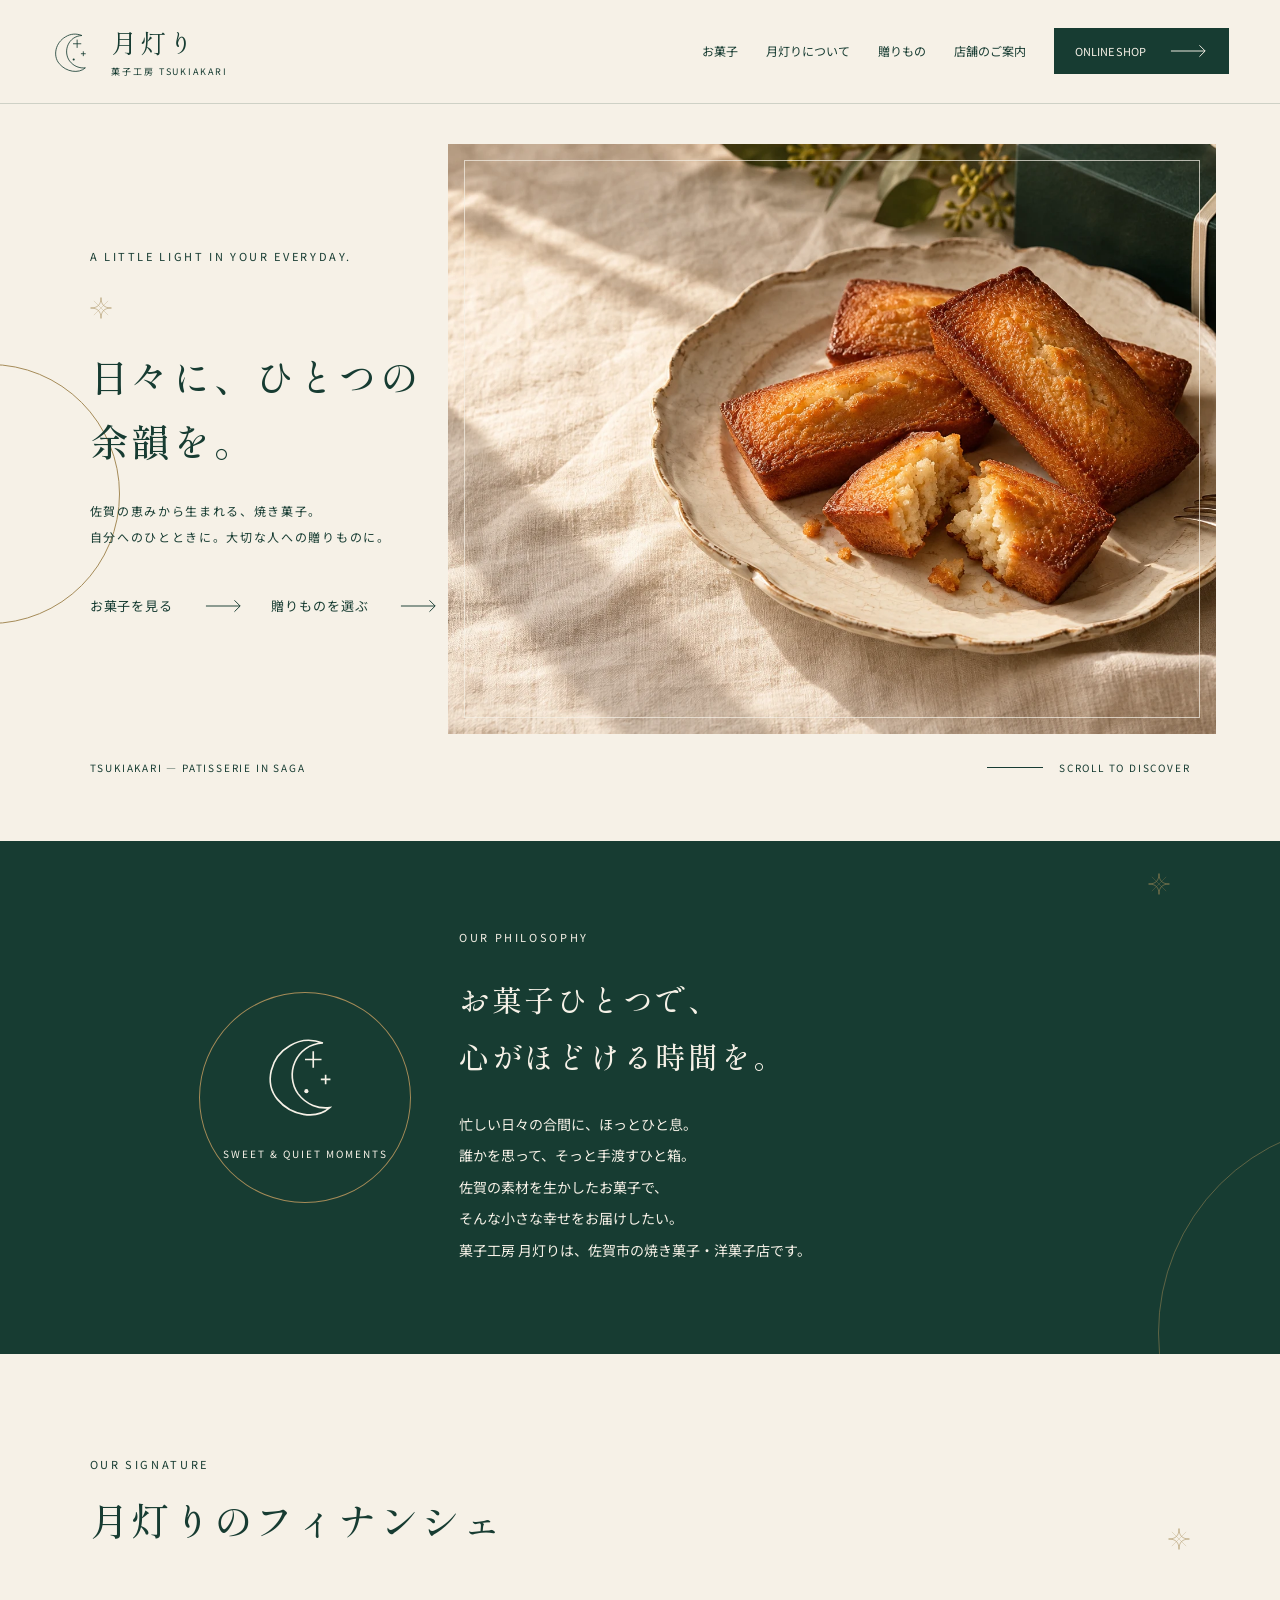
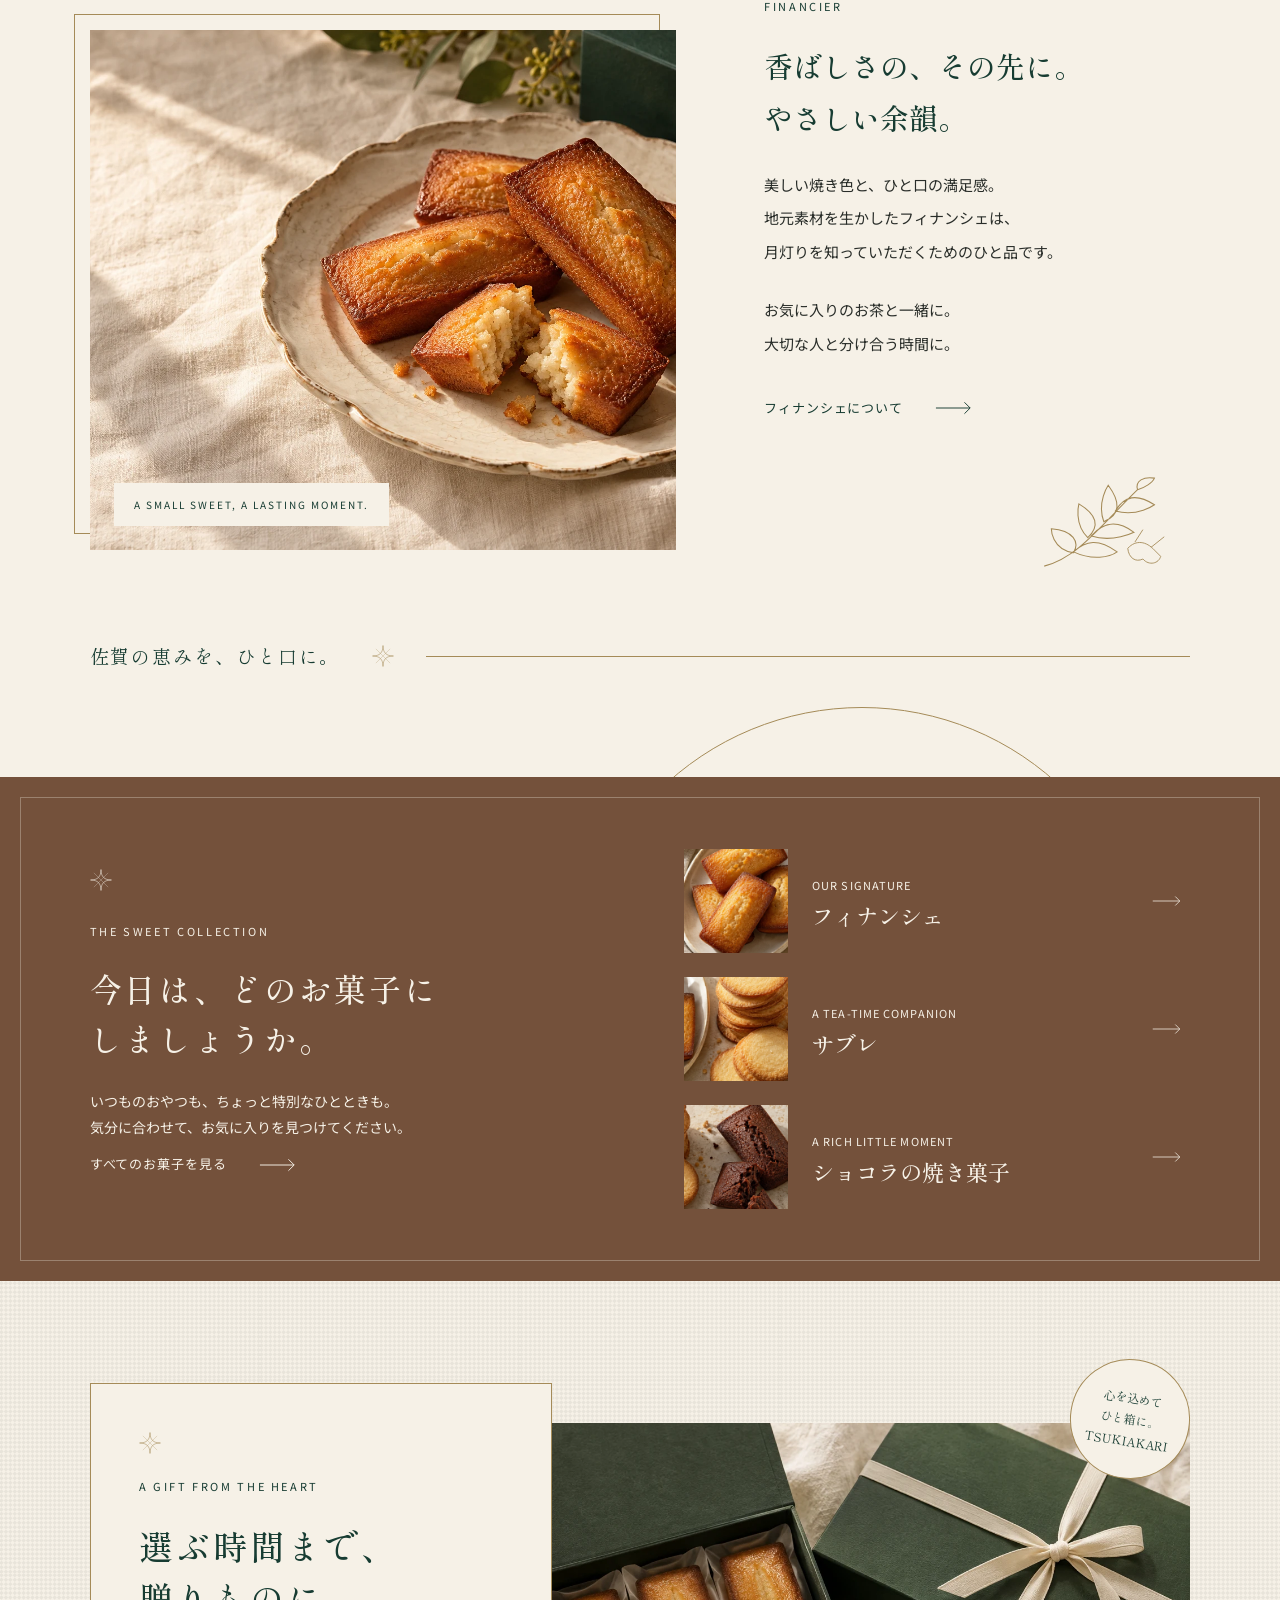
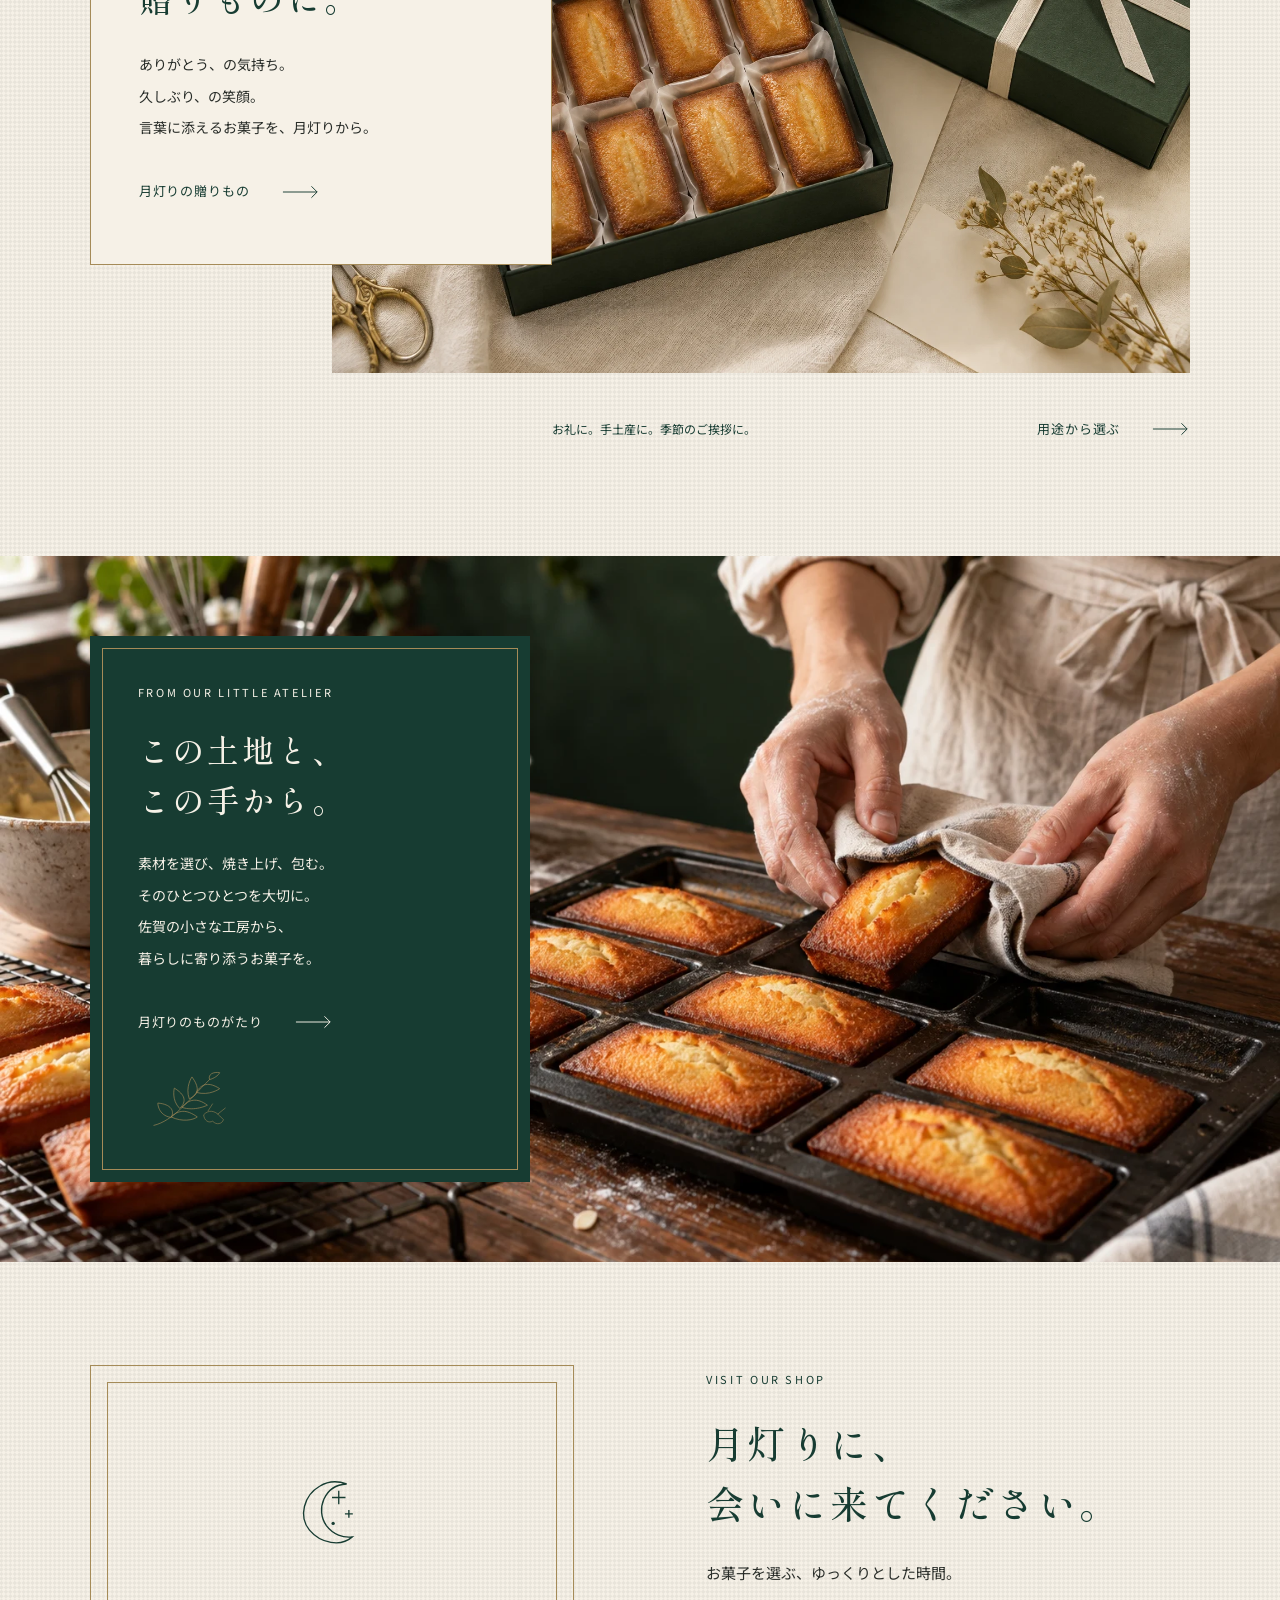
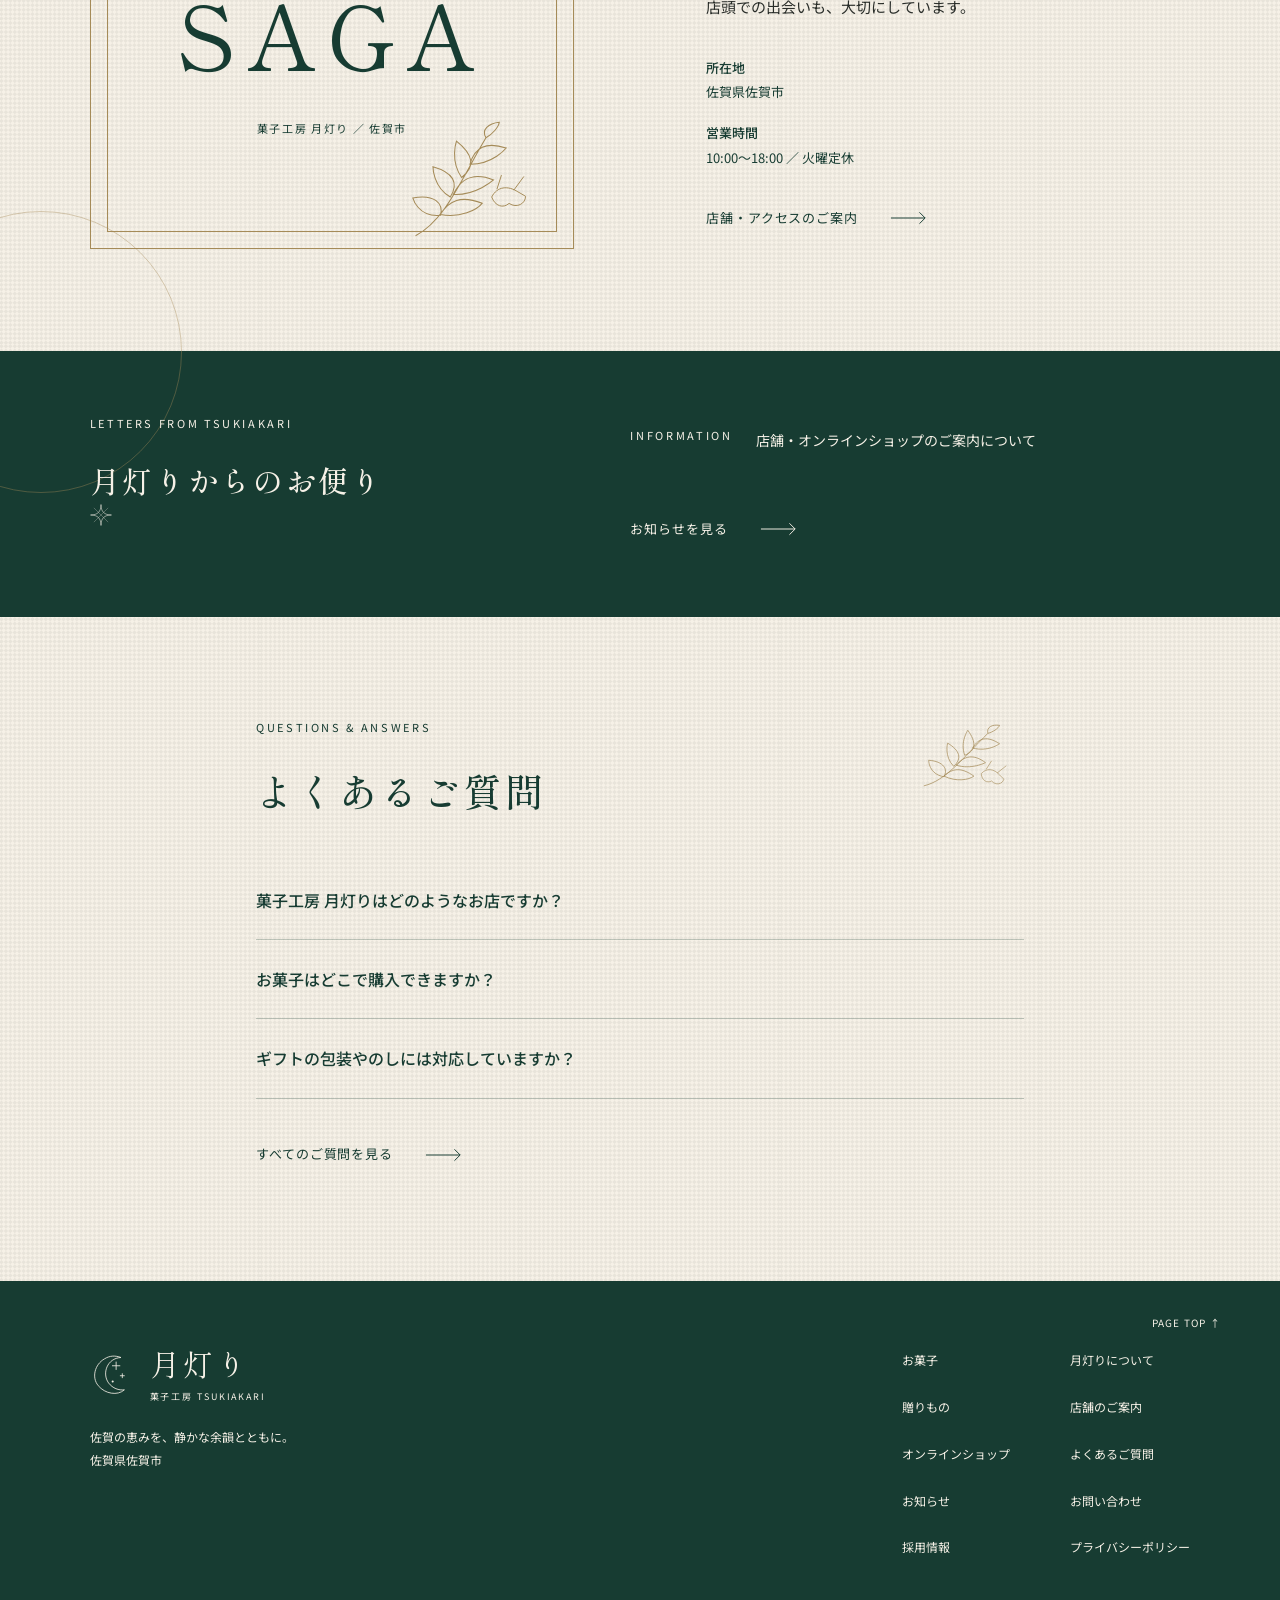
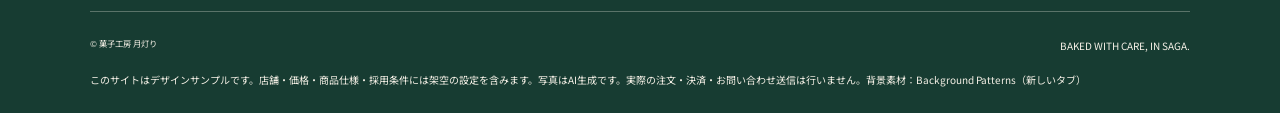
==== commit d7c9c2d7: "Refine loading animation, map access, and sample site details" ====
--- a/index.HTML
+++ b/index.HTML
@@ -80,7 +80,7 @@
                 "name": "お菓子はどこで購入できますか？",
                 "acceptedAnswer": {
                   "@type": "Answer",
-                  "text": "店頭・オンラインショップへのご案内を予定しています。現在、店舗の詳細情報とオンラインショップの接続先を公開準備中です。"
+                  "text": "店頭ではおひとつから、オンラインショップではギフトの詰め合わせをご紹介しています。営業時間は10:00〜18:00、定休日は火曜日です。オンラインページでは商品選びを体験できます。"
                 }
               },
               {
@@ -88,7 +88,7 @@
                 "name": "ギフトの包装やのしには対応していますか？",
                 "acceptedAnswer": {
                   "@type": "Answer",
-                  "text": "包装・のし・手提げの対応内容は公開準備中です。贈りものを選ぶ際は、各商品の案内でご確認ください。"
+                  "text": "ギフト箱はリボン包装でお届けします。のしは無料、手提げ袋は1枚55円（税込）です。ご用途に合わせてお選びいただけます。"
                 }
               }
             ]
@@ -99,6 +99,32 @@
     <script src="script.JS" defer></script>
   </head>
   <body>
+    <div class="site-loader" aria-hidden="true">
+      <div class="loader-orbit"></div>
+      <div class="loader-content">
+        <svg
+          class="brand-mark"
+          viewBox="0 0 64 64"
+          fill="none"
+          aria-hidden="true"
+        >
+          <path
+            d="M45 8C25 9 17 31 27 45c6 8 15 11 23 10C40 64 22 61 12 49 2 37 7 18 21 10c8-5 16-5 24-2Z"
+            stroke="currentColor"
+            stroke-width="1.2"
+          />
+          <path
+            d="M38 14v12M32 20h12M47 31v7M43.5 34.5h7"
+            stroke="currentColor"
+            stroke-width="1.2"
+          />
+          <circle cx="33" cy="43" r="1.5" fill="currentColor" /></svg
+        ><span class="loader-title">月灯り</span
+        ><span class="loader-subtitle">菓子工房 TSUKIAKARI</span
+        ><span class="loader-line"></span
+        ><span class="loader-message">ひとつの余韻を、お届けします。</span>
+      </div>
+    </div>
     <a class="skip" href="#main">本文へ移動</a>
     <header class="site-header" id="top">
       <div class="header-inner">
@@ -626,8 +652,8 @@
             <dl>
               <dt>所在地</dt>
               <dd>佐賀県佐賀市</dd>
-              <dt>店舗の詳細</dt>
-              <dd>住所・営業時間などのご案内は公開準備中です。</dd>
+              <dt>営業時間</dt>
+              <dd>10:00〜18:00 ／ 火曜定休</dd>
             </dl>
             <a class="link" href="store.HTML"
               >店舗・アクセスのご案内<svg
@@ -724,13 +750,13 @@
           <details>
             <summary>お菓子はどこで購入できますか？</summary>
             <p>
-              店頭・オンラインショップへのご案内を予定しています。現在、店舗の詳細情報とオンラインショップの接続先を公開準備中です。
+              店頭ではおひとつから、オンラインショップではギフトの詰め合わせをご紹介しています。営業時間は10:00〜18:00、定休日は火曜日です。オンラインページでは商品選びを体験できます。
             </p>
           </details>
           <details>
             <summary>ギフトの包装やのしには対応していますか？</summary>
             <p>
-              包装・のし・手提げの対応内容は公開準備中です。贈りものを選ぶ際は、各商品の案内でご確認ください。
+              ギフト箱はリボン包装でお届けします。のしは無料、手提げ袋は1枚55円（税込）です。ご用途に合わせてお選びいただけます。
             </p>
           </details>
           <a class="link" href="faq.HTML"
@@ -795,7 +821,7 @@
           <small>© 菓子工房 月灯り</small><span>BAKED WITH CARE, IN SAGA.</span>
         </div>
         <p class="footer-note">
-          写真はAI生成のイメージです。商品構成・包装・店舗情報は制作サンプルを含み、公開前に実情報へ更新します。背景素材：<a
+          このサイトはデザインサンプルです。店舗・価格・商品仕様・採用条件には架空の設定を含みます。写真はAI生成です。実際の注文・決済・お問い合わせ送信は行いません。背景素材：<a
             href="https://background-patterns.co/templates/elegant-floral-pattern-with-delicate-symmetrical-black-lines"
             target="_blank"
             rel="noopener noreferrer"
--- a/style.CSS
+++ b/style.CSS
@@ -8,6 +8,183 @@
   --space: clamp(64px, 8vw, 120px);
   --serif: "Shippori Mincho", serif;
   --sans: "Noto Sans JP", sans-serif;
+}
+.site-loader {
+  position: fixed;
+  inset: 0;
+  z-index: 95;
+  display: grid;
+  place-items: center;
+  overflow: hidden;
+  background: var(--green);
+  color: var(--cream);
+  visibility: hidden;
+  opacity: 0;
+  pointer-events: none;
+  transform: translateY(-12px);
+  transition:
+    opacity 0.5s ease,
+    transform 0.5s ease,
+    visibility 0s 0.5s;
+}
+.is-loading .site-loader {
+  visibility: visible;
+  opacity: 1;
+  transform: none;
+  transition: none;
+}
+.loader-leaving .site-loader {
+  visibility: visible;
+}
+.loader-content {
+  position: relative;
+  text-align: center;
+  display: flex;
+  flex-direction: column;
+  align-items: center;
+}
+.loader-content .brand-mark {
+  width: 76px;
+  height: 76px;
+  margin-bottom: 32px;
+}
+.loader-title {
+  font-family: var(--serif);
+  font-size: 36px;
+  letter-spacing: 0.18em;
+}
+.loader-subtitle {
+  font-size: 10px;
+  letter-spacing: 0.24em;
+  margin-top: 12px;
+}
+.loader-line {
+  width: 120px;
+  height: 1px;
+  margin: 40px 0 24px;
+  background: var(--gold);
+  transform-origin: left;
+}
+.is-loading .loader-line {
+  animation: loaderLine 2.2s ease-out both;
+}
+.loader-message {
+  font-family: var(--serif);
+  font-size: 13px;
+  letter-spacing: 0.12em;
+}
+.loader-orbit {
+  position: absolute;
+  width: min(68vw, 560px);
+  aspect-ratio: 1;
+  border: 1px solid var(--gold);
+  border-radius: 50%;
+}
+.loader-orbit::after {
+  content: "";
+  position: absolute;
+  inset: 16px;
+  border: 1px solid var(--gold);
+  border-radius: 50%;
+}
+.is-loading .loader-content .brand-mark {
+  animation: loaderMoon 1.8s ease-in-out infinite;
+}
+@keyframes loaderLine {
+  from {
+    transform: scaleX(0);
+  }
+  to {
+    transform: scaleX(1);
+  }
+}
+@keyframes loaderMoon {
+  0%,
+  100% {
+    transform: translateY(0);
+  }
+  50% {
+    transform: translateY(-6px);
+  }
+}
+.access-heading {
+  display: flex;
+  justify-content: space-between;
+  align-items: end;
+  gap: 32px;
+  margin-bottom: 32px;
+}
+.access-heading h2 {
+  margin-bottom: 0;
+}
+.access-heading p {
+  font-size: 13px;
+}
+.access-section .map-frame {
+  border: 12px solid var(--cream);
+  height: 460px;
+}
+.shop-selection {
+  margin-top: 40px;
+  display: grid;
+  grid-template-columns: 1fr 112px;
+  gap: 24px;
+}
+.shop-selection .select-control {
+  border-color: var(--green);
+}
+.shop-total {
+  display: flex;
+  justify-content: space-between;
+  align-items: center;
+  gap: 24px;
+  margin: 32px 0;
+  font-size: 14px;
+}
+.shop-total output {
+  font-family: var(--serif);
+  font-size: 27px;
+}
+.notice[hidden] {
+  display: none;
+}
+@media (max-width: 600px) {
+  .loader-orbit {
+    width: 78vw;
+  }
+  .loader-content .brand-mark {
+    width: 56px;
+    height: 56px;
+    margin-bottom: 24px;
+  }
+  .loader-title {
+    font-size: 30px;
+  }
+  .access-heading {
+    display: block;
+  }
+  .access-heading p {
+    margin-top: 16px;
+  }
+  .access-section .map-frame {
+    height: 360px;
+    border-width: 8px;
+  }
+  .shop-selection {
+    grid-template-columns: 1fr;
+    gap: 24px;
+  }
+  .shop-selection > div:last-child {
+    max-width: 120px;
+  }
+  .shop-total output {
+    font-size: 23px;
+  }
+}
+@media (prefers-reduced-motion: reduce) {
+  .site-loader {
+    display: none;
+  }
 }
 * {
   box-sizing: border-box;
